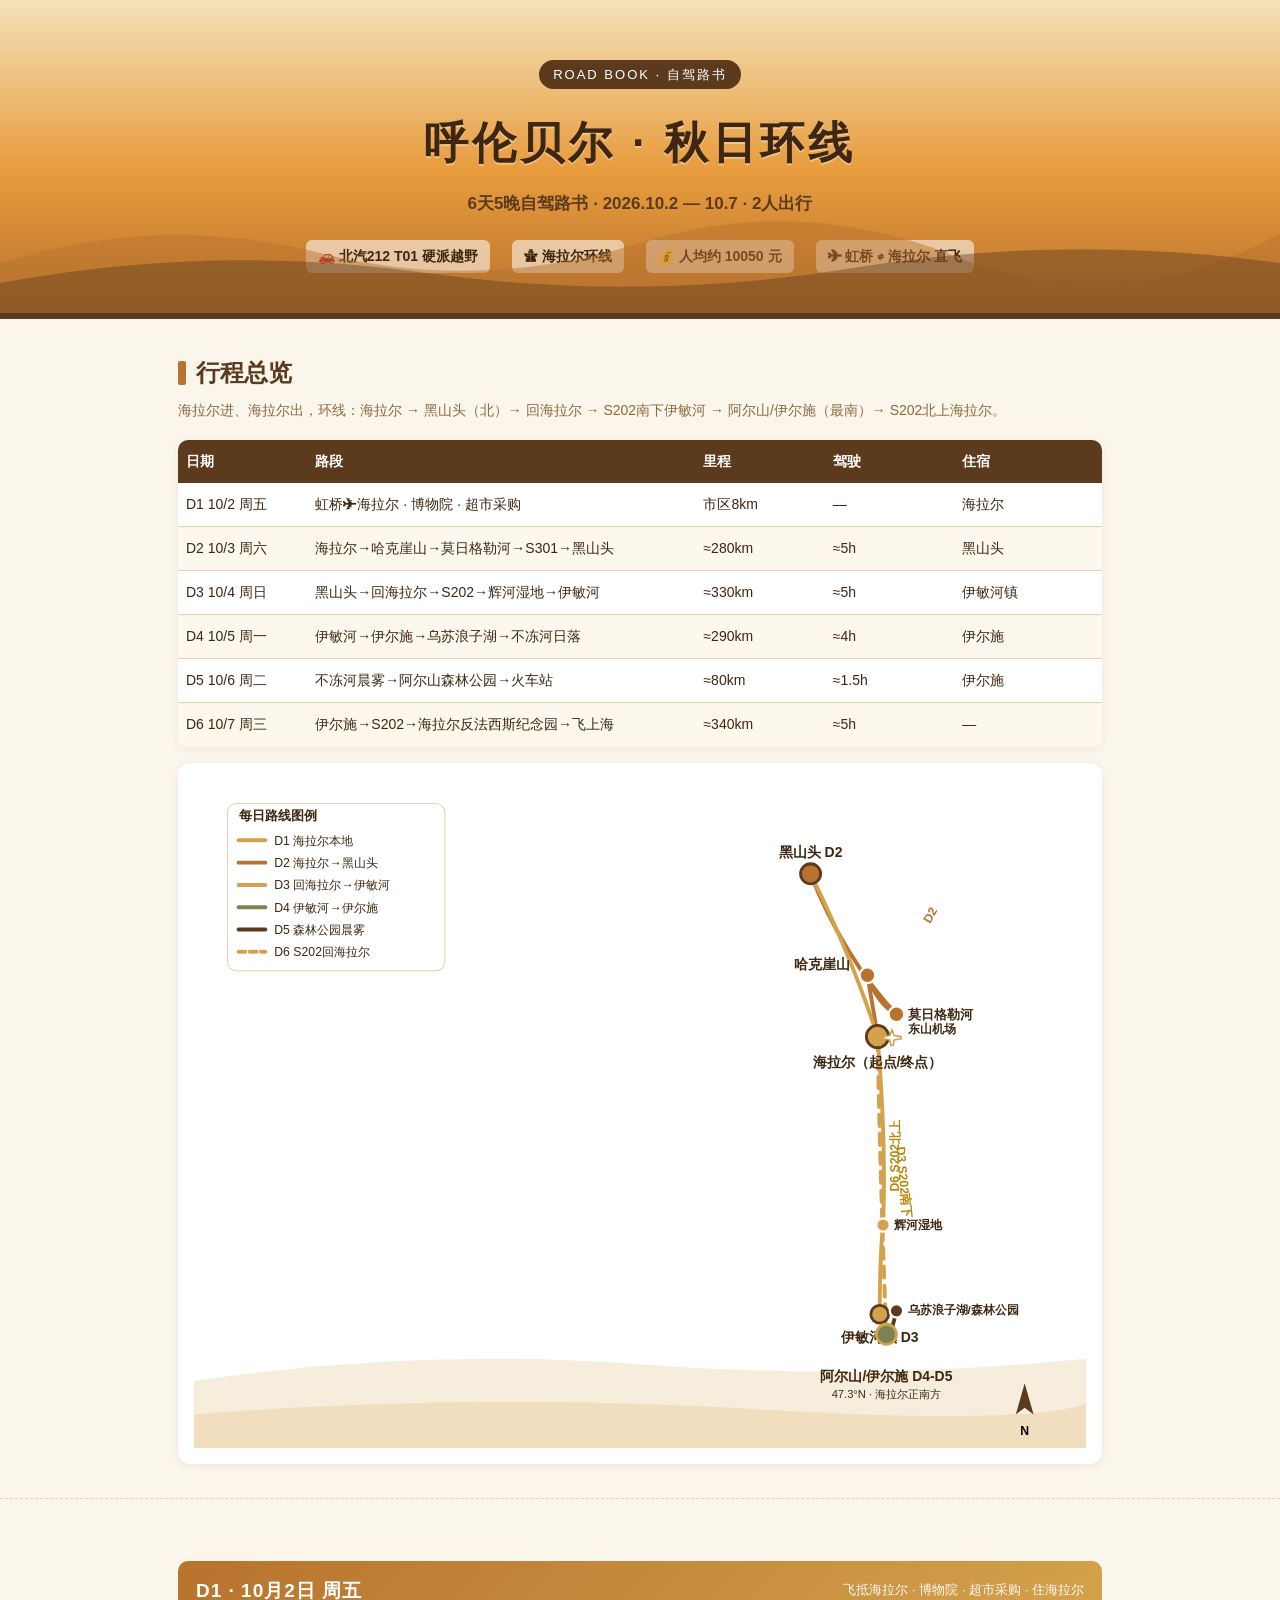
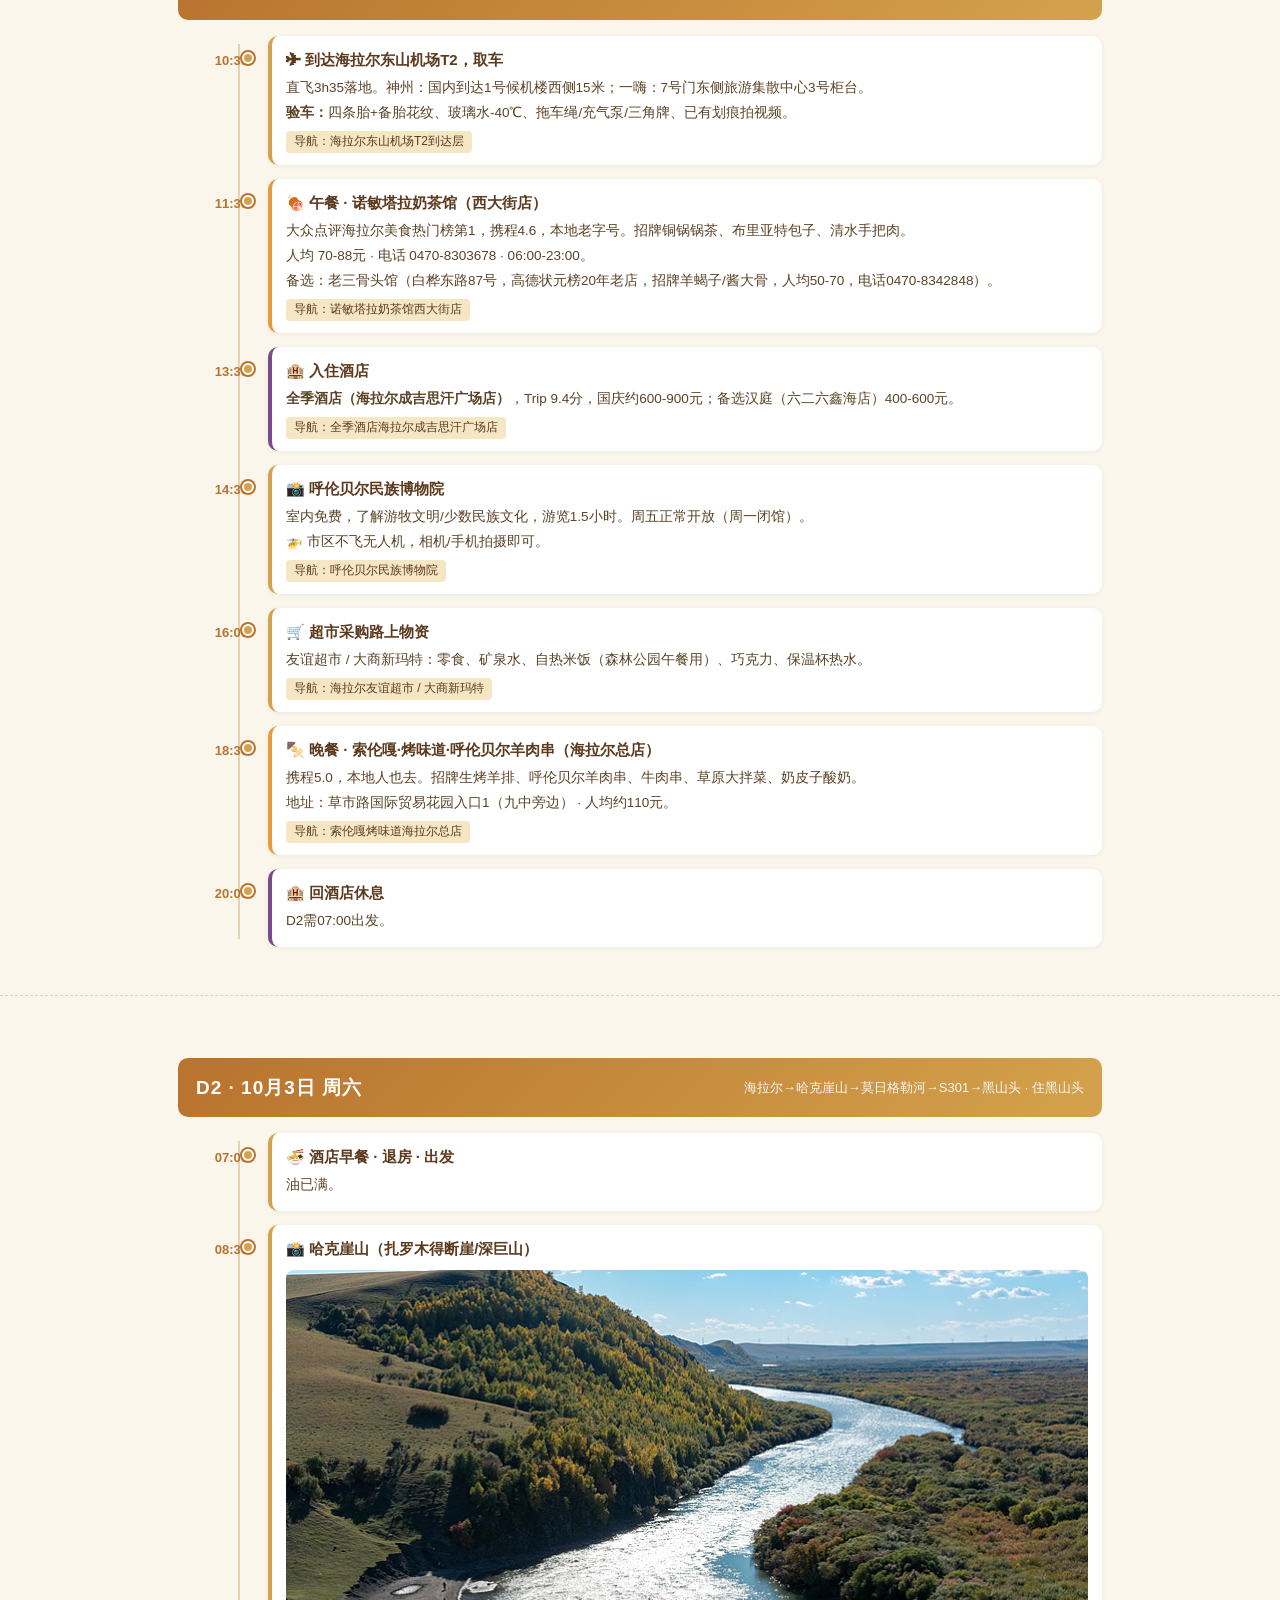
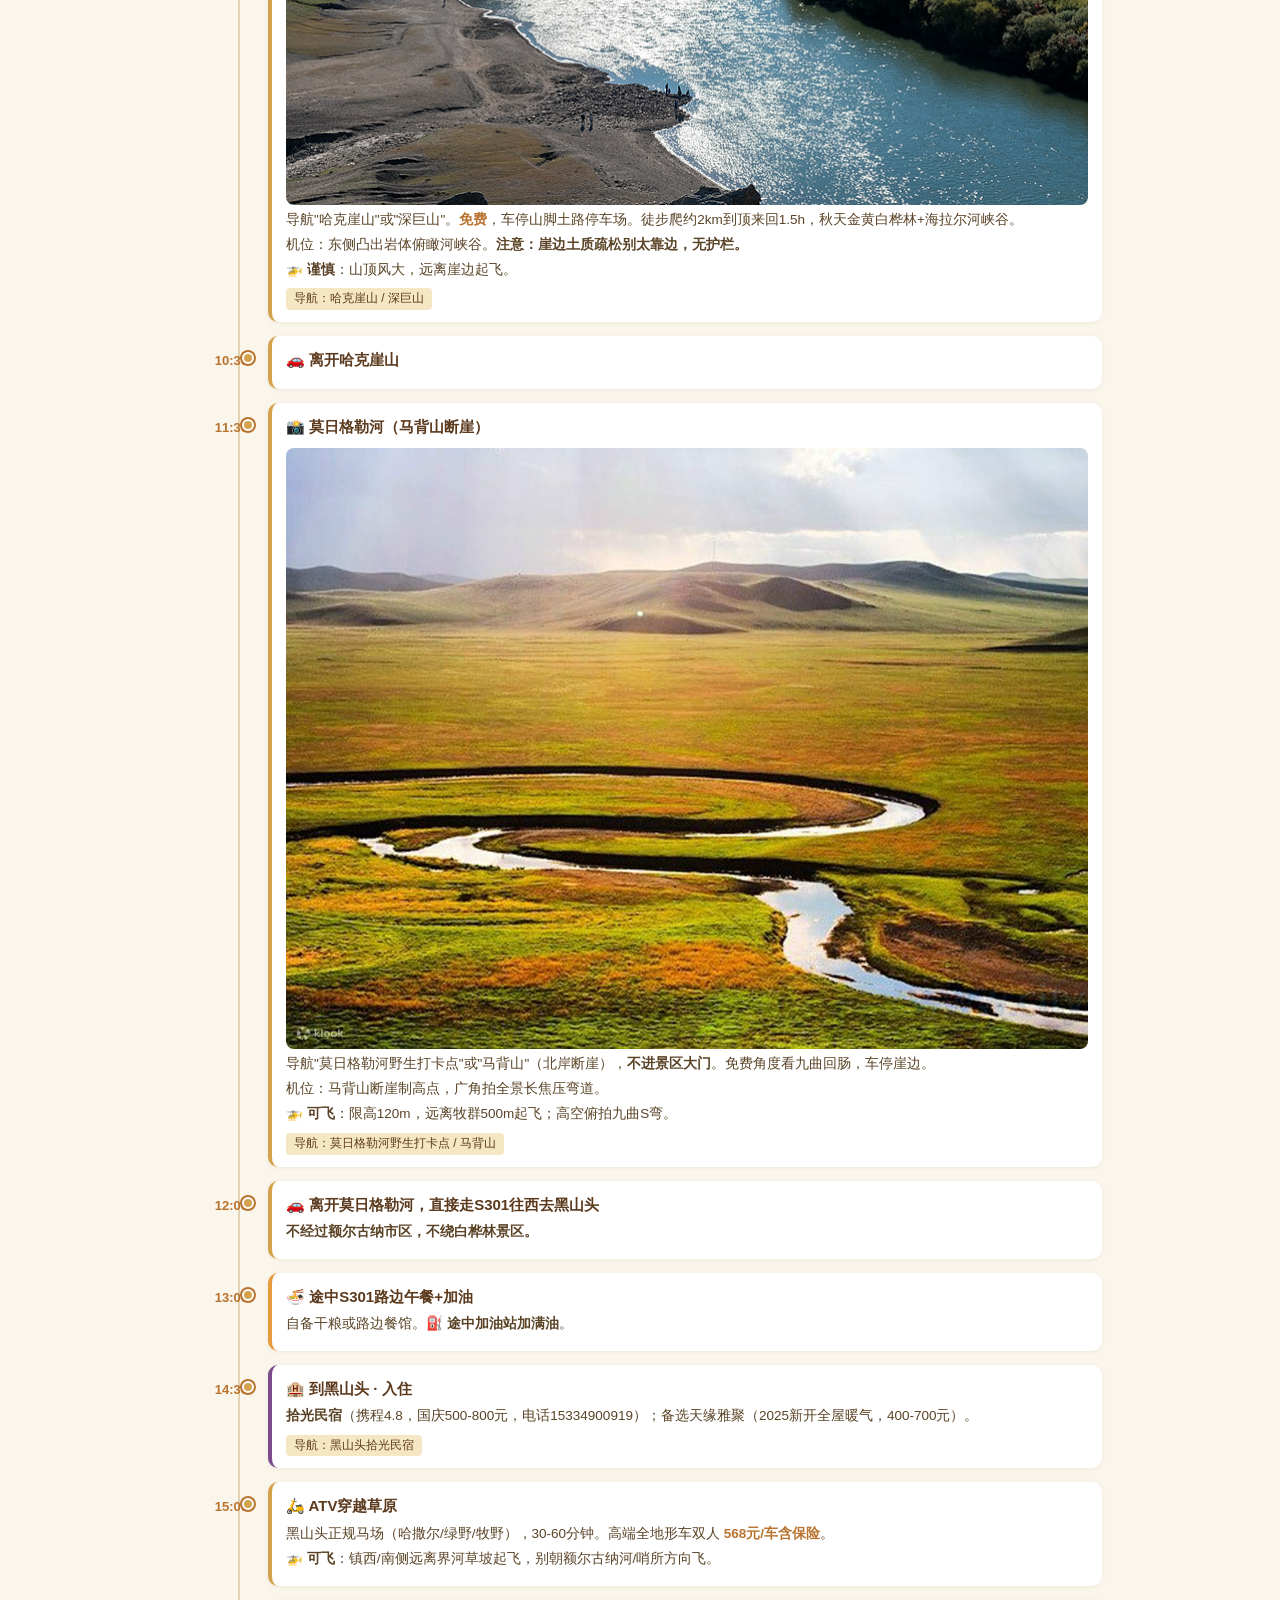
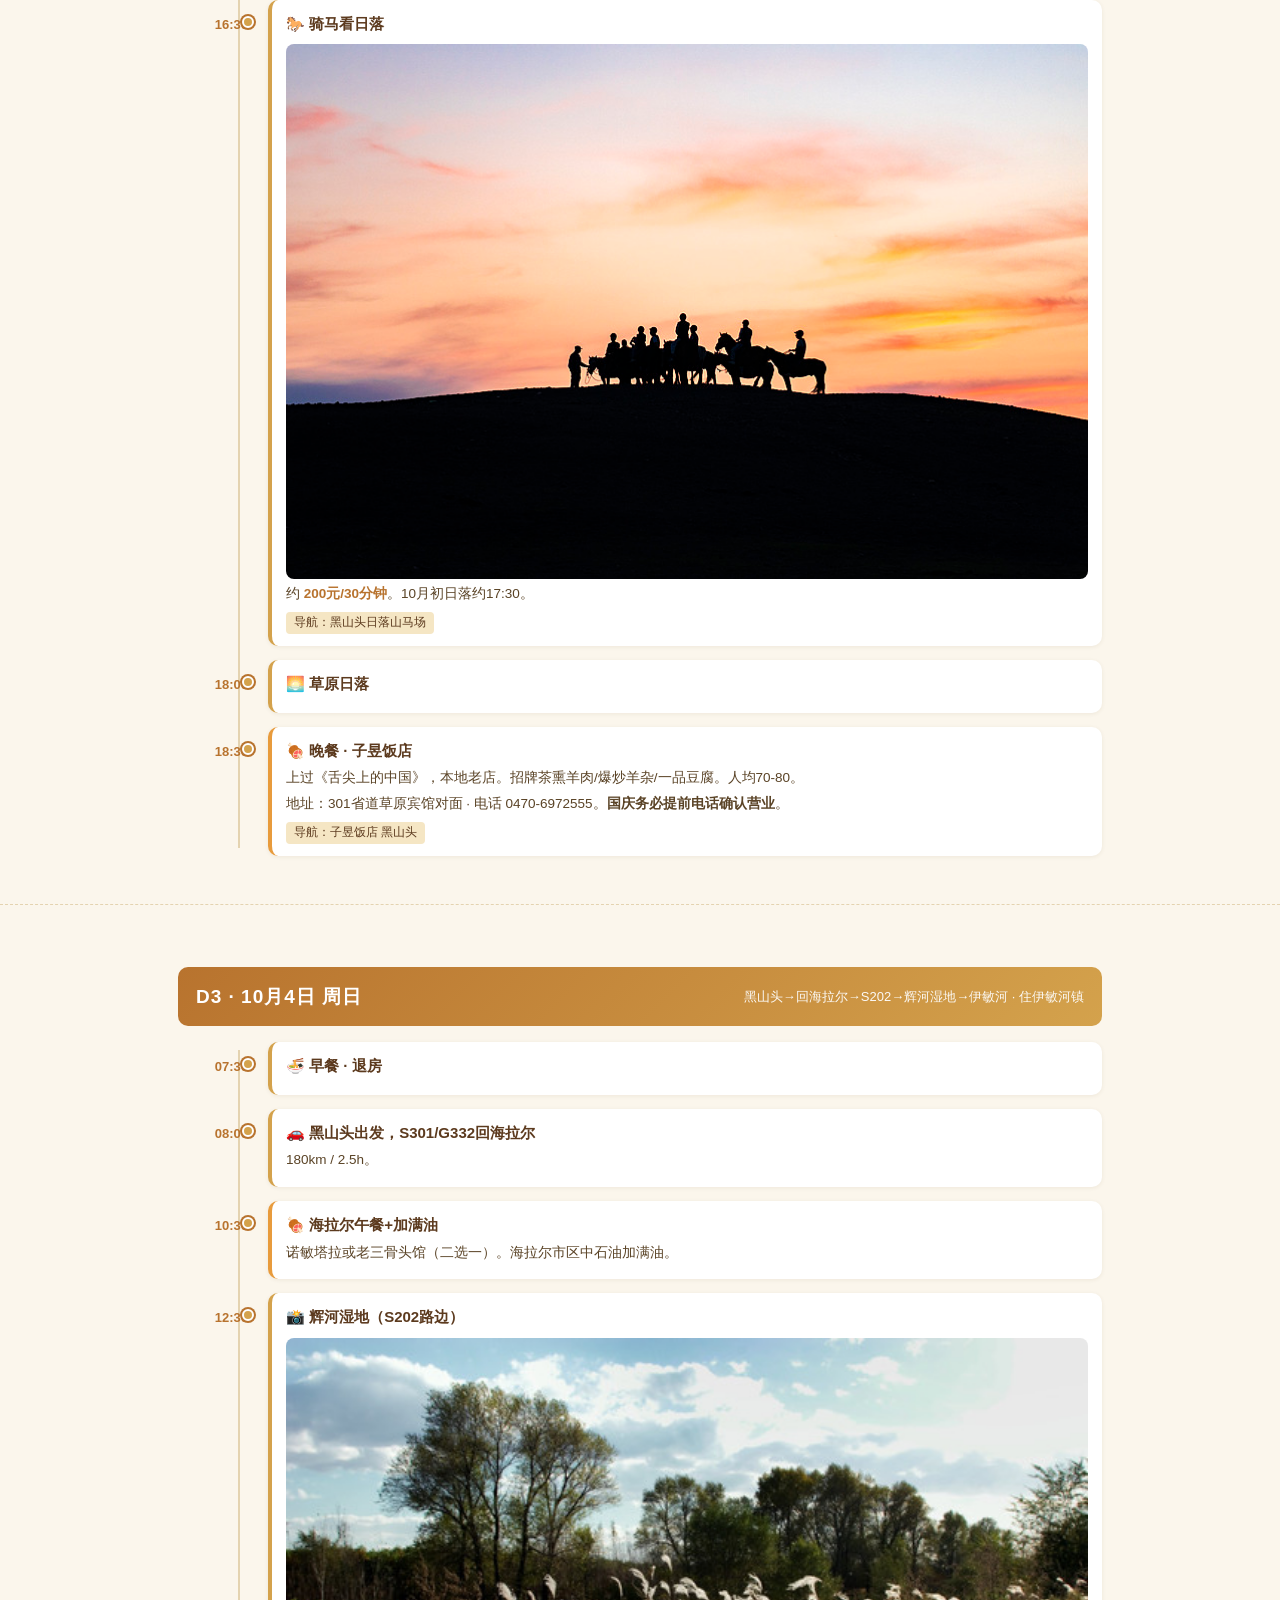
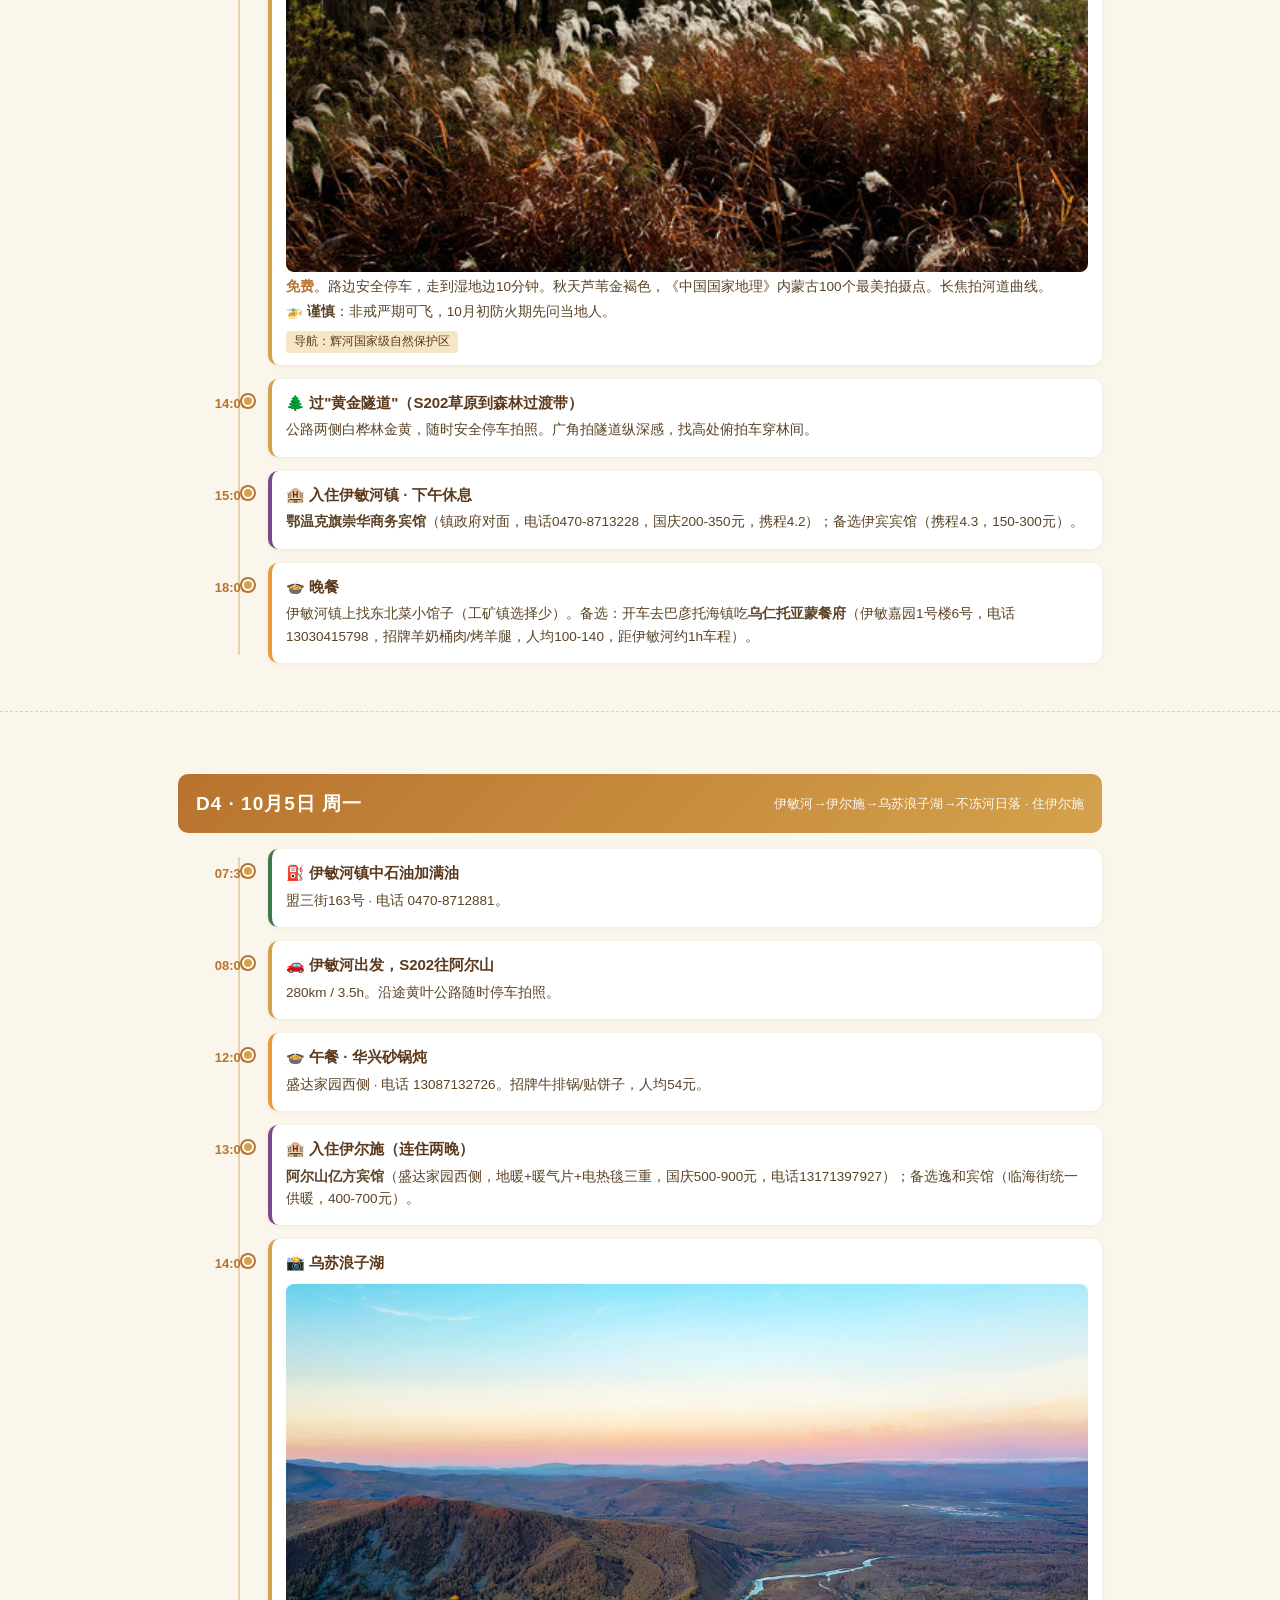
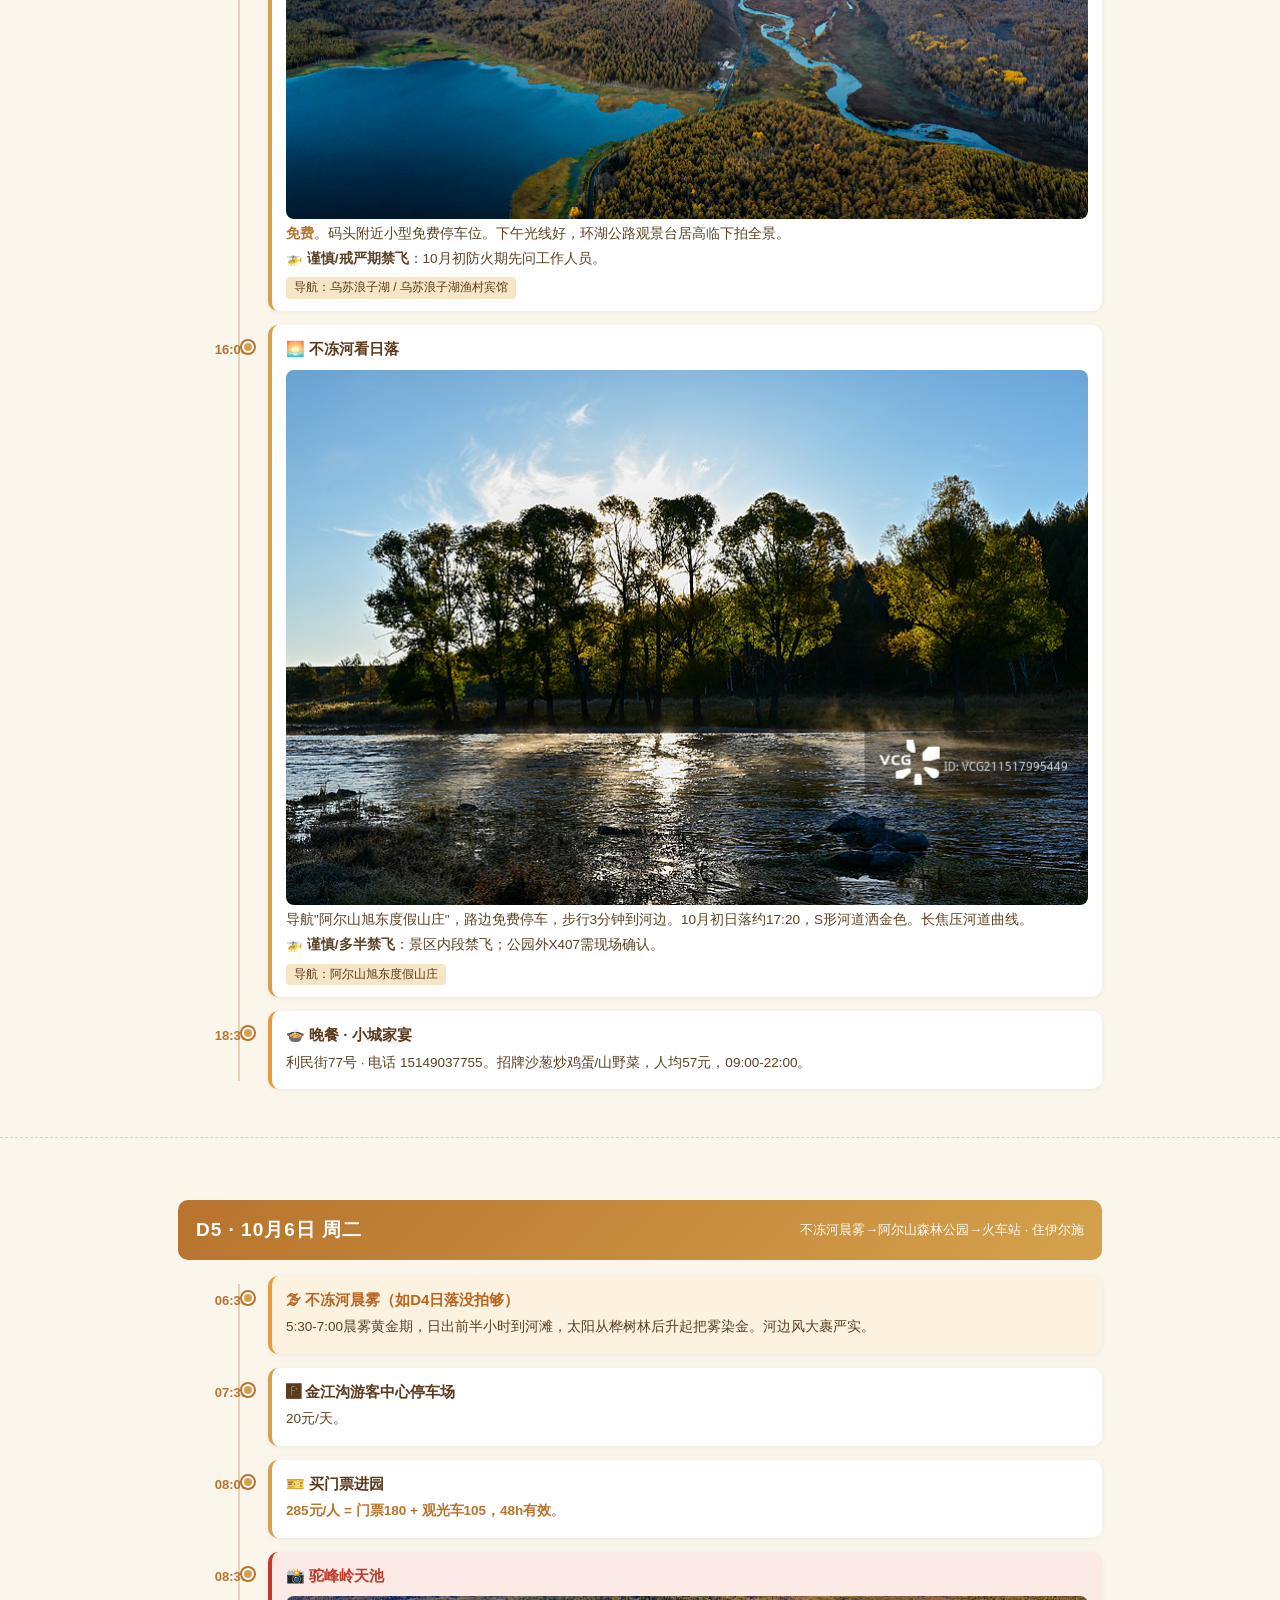
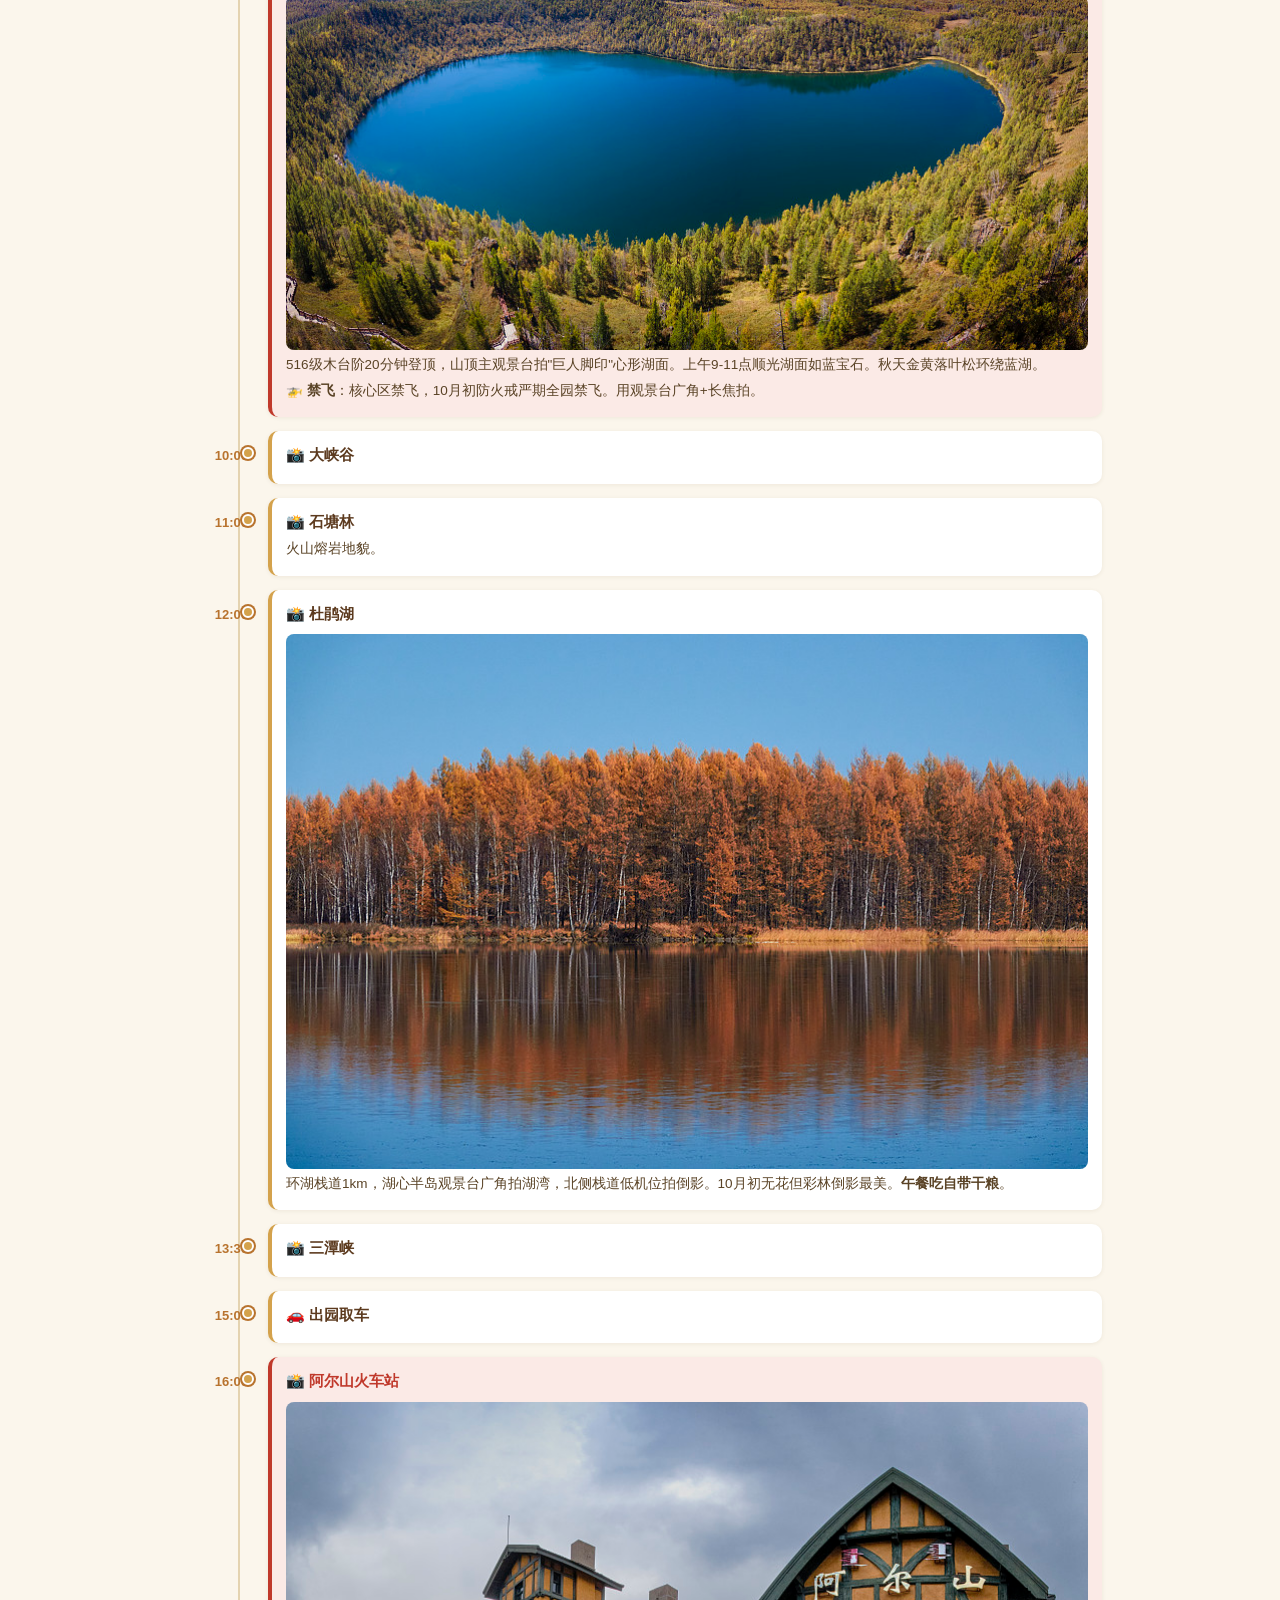
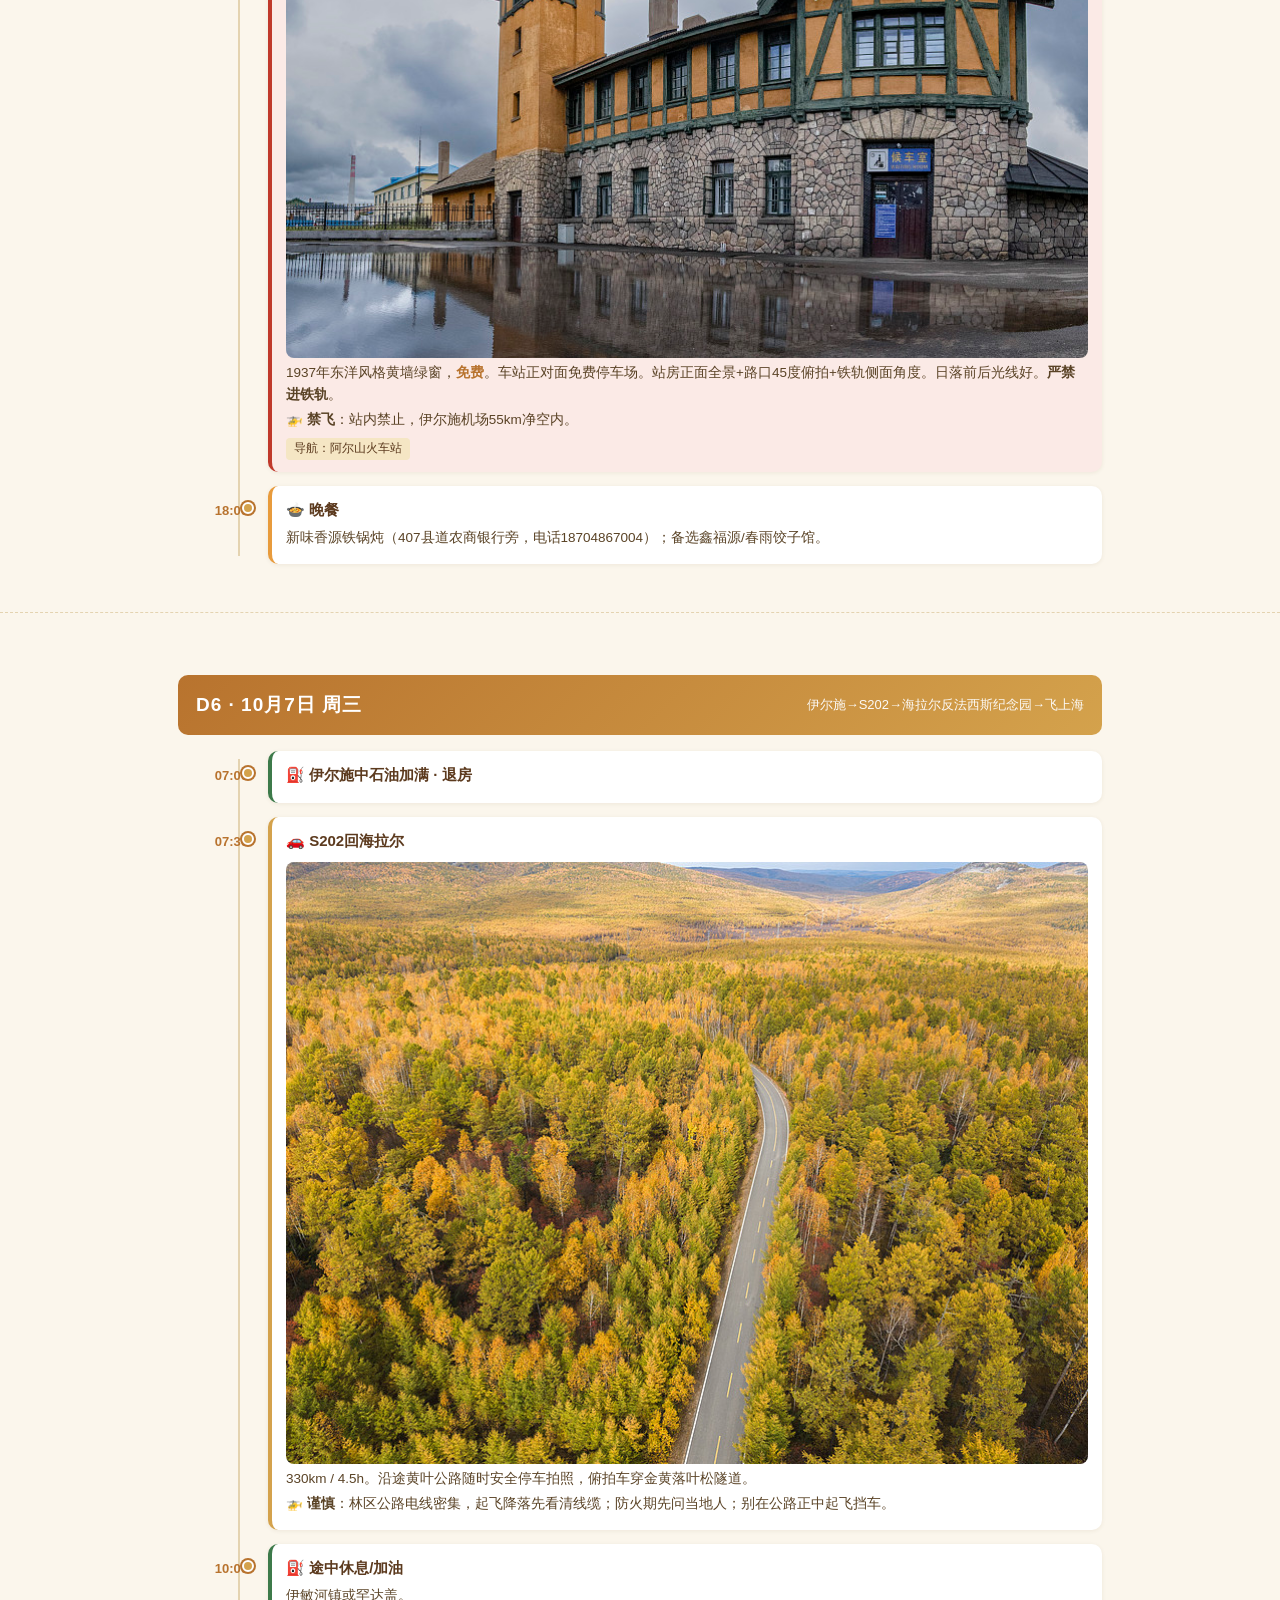
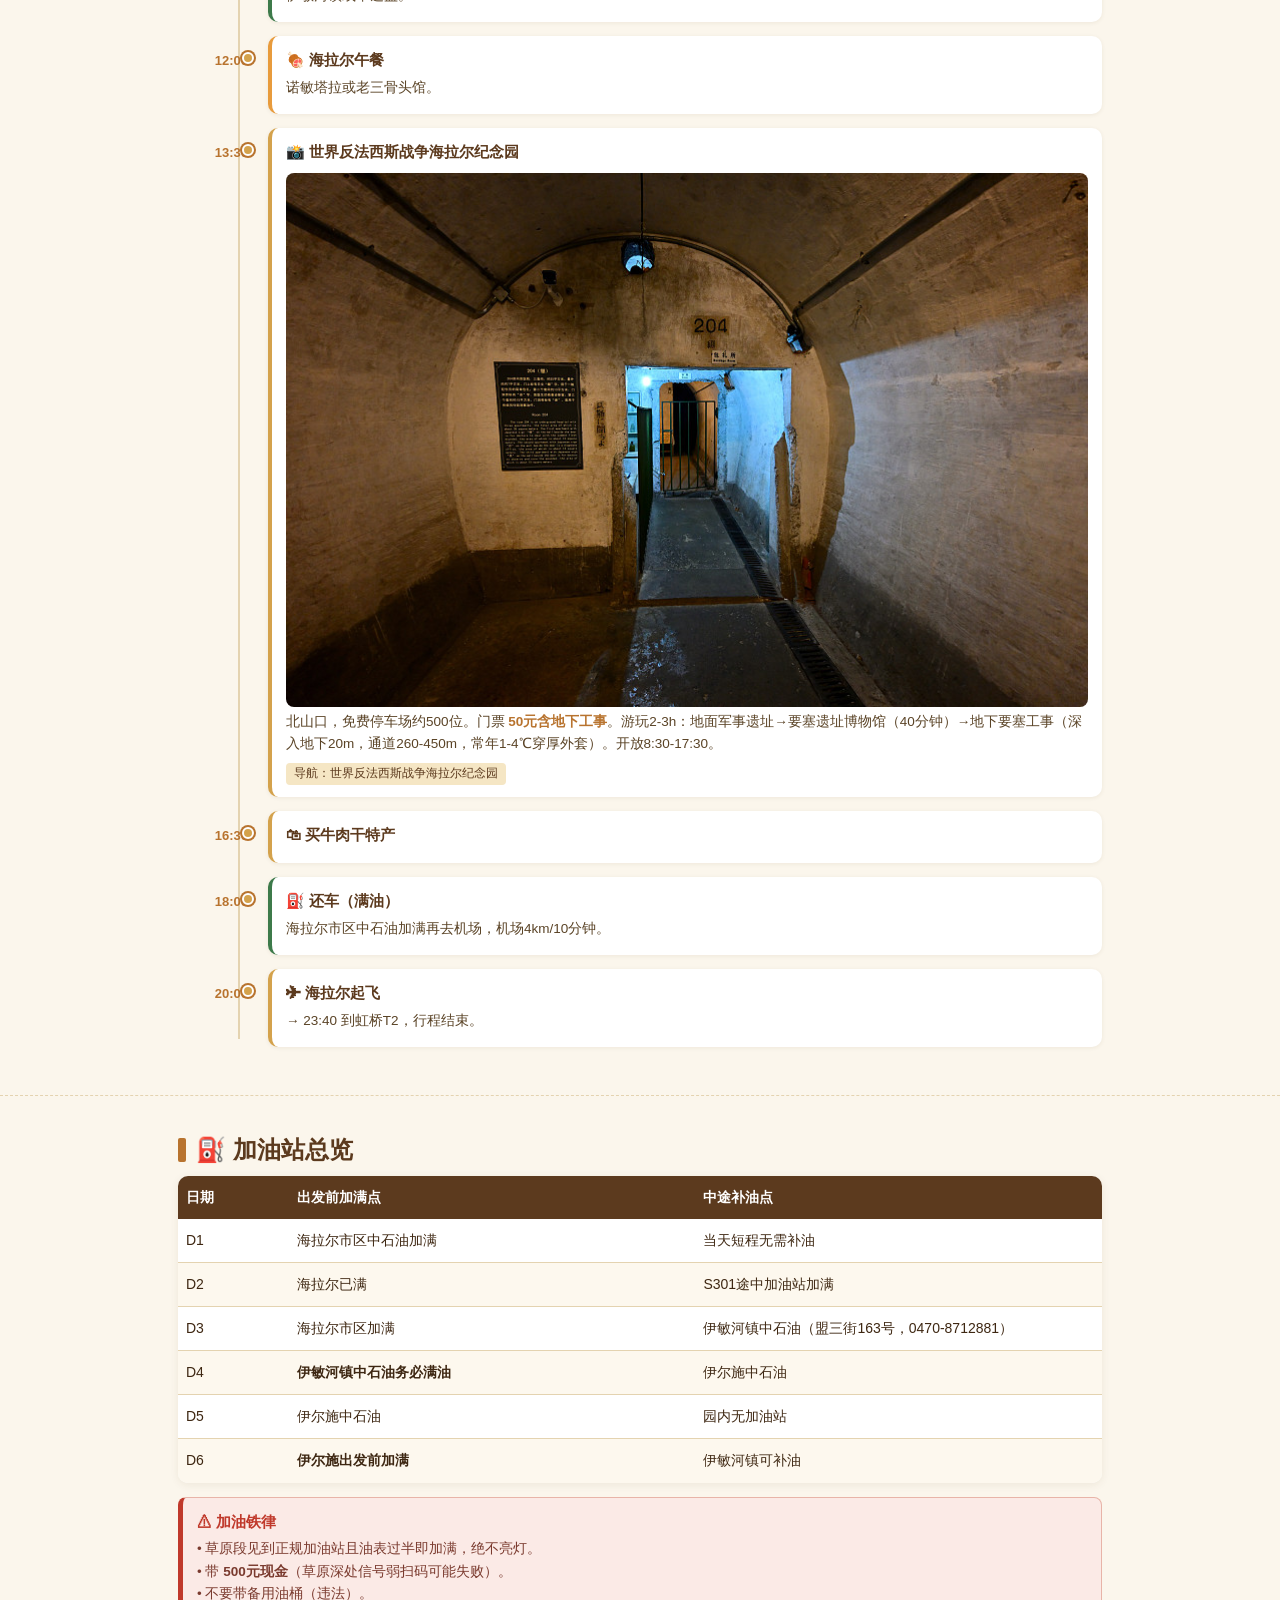
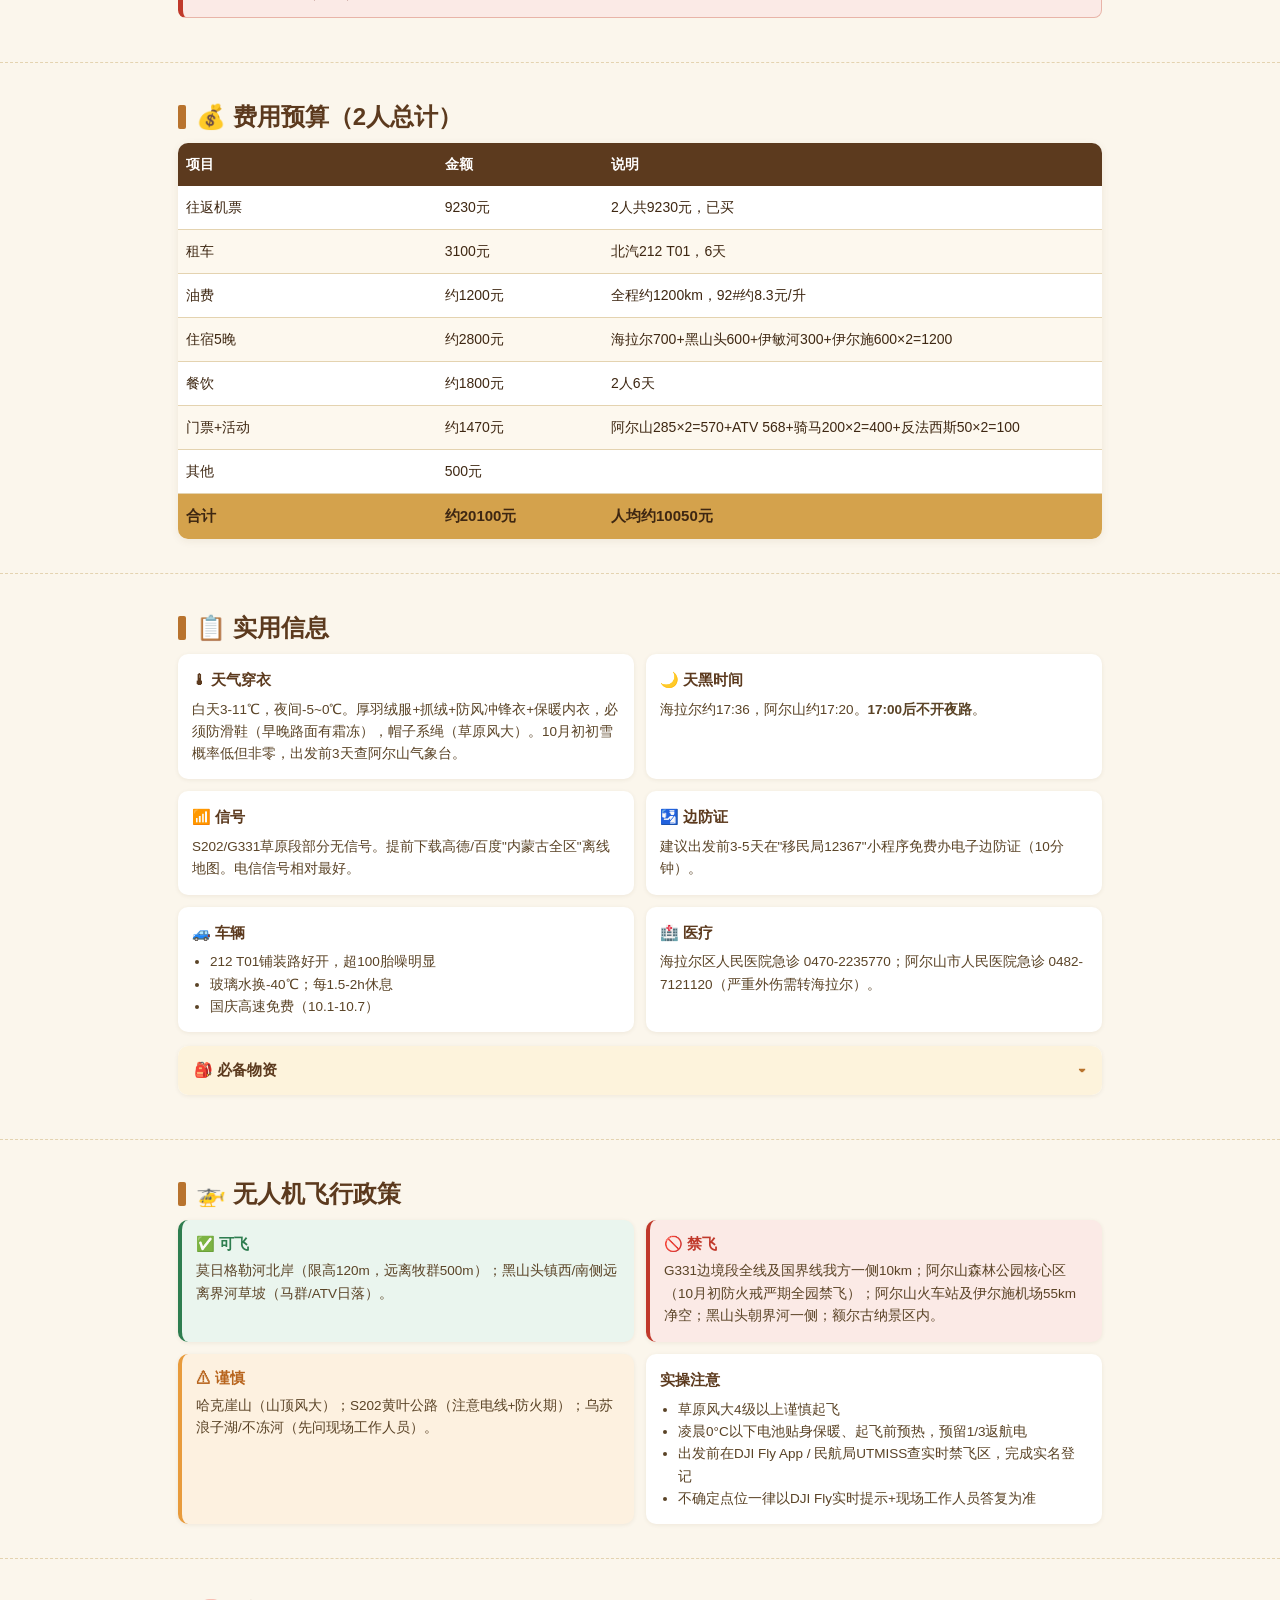
==== 101trip/index.html @ 4ee98737 "Add files via upload" ====
<!DOCTYPE html>
<html lang="zh-CN">
<head>
<meta charset="UTF-8">
<meta name="viewport" content="width=device-width, initial-scale=1.0">
<title>呼伦贝尔·秋日环线 · 6天5晚自驾路书</title>
<style>
  :root{
    --gold:#D4A24C; --amber:#B8732E; --brown:#5C3A1E;
    --cream:#FBF6EC; --orange:#E89B3C; --deep:#3E2712;
    --line:#E4D3B0; --warn:#C0392B; --warn-bg:#FBEAE6;
    --good:#2e7d4f;
  }
  *{box-sizing:border-box;margin:0;padding:0;}
  html{scroll-behavior:smooth;}
  body{
    font-family:-apple-system,BlinkMacSystemFont,"PingFang SC","Hiragino Sans GB","Microsoft YaHei",sans-serif;
    background:var(--cream); color:var(--deep); line-height:1.65; font-size:15px;
  }
  .wrap{max-width:960px;margin:0 auto;padding:0 18px;}
  .cover{
    position:relative;
    background:linear-gradient(180deg,#F3E2B8 0%,#E89B3C 55%,#B8732E 100%);
    color:var(--deep); padding:60px 24px 40px; overflow:hidden;
    border-bottom:6px solid var(--brown);
  }
  .cover svg{position:absolute;left:0;bottom:0;width:100%;height:140px;opacity:.85;}
  .cover-inner{position:relative;max-width:960px;margin:0 auto;text-align:center;}
  .cover .tag{display:inline-block;background:var(--brown);color:#fff;padding:4px 14px;border-radius:20px;font-size:13px;letter-spacing:2px;margin-bottom:18px;}
  .cover h1{font-size:44px;font-weight:900;letter-spacing:4px;margin-bottom:10px;color:var(--deep);text-shadow:0 2px 0 rgba(255,255,255,.35);}
  .cover .sub{font-size:17px;font-weight:600;color:var(--brown);}
  .cover .meta{margin-top:22px;display:flex;justify-content:center;flex-wrap:wrap;gap:10px 22px;font-size:14px;}
  .cover .meta span{background:rgba(255,255,255,.55);padding:5px 12px;border-radius:6px;font-weight:600;}

  section{padding:34px 0;}
  section + section{border-top:1px dashed var(--line);}
  h2.sec{font-size:24px;color:var(--brown);font-weight:800;margin-bottom:6px;display:flex;align-items:center;gap:10px;}
  h2.sec::before{content:"";display:inline-block;width:8px;height:24px;background:var(--amber);border-radius:2px;}
  .sec-desc{color:#8a6a3e;font-size:14px;margin-bottom:18px;}
  h3.sub{color:var(--brown);font-size:17px;margin:18px 0 10px;}

  table{width:100%;border-collapse:collapse;background:#fff;border-radius:10px;overflow:hidden;box-shadow:0 2px 8px rgba(92,58,30,.08);}
  thead th{background:var(--brown);color:#fff;padding:10px 8px;font-size:14px;text-align:left;font-weight:600;}
  tbody td{padding:10px 8px;border-bottom:1px solid var(--line);font-size:14px;vertical-align:top;}
  tbody tr:nth-child(even){background:#FDF8EE;}
  tbody tr:last-child td{border-bottom:none;}
  .total-row td{background:var(--gold)!important;font-weight:800;color:var(--deep);font-size:15px;}

  .route-box{background:#fff;border-radius:12px;padding:16px;box-shadow:0 2px 8px rgba(92,58,30,.08);margin-top:16px;}
  .route-box svg{width:100%;height:auto;display:block;}

  .day-head{
    background:linear-gradient(135deg,var(--amber),var(--gold));
    color:#fff;padding:14px 18px;border-radius:10px;margin:28px 0 16px;
    display:flex;justify-content:space-between;align-items:center;flex-wrap:wrap;gap:8px;
  }
  .day-head .d-title{font-size:19px;font-weight:800;letter-spacing:1px;}
  .day-head .d-route{font-size:13px;opacity:.95;}

  .tl{position:relative;padding-left:90px;}
  .tl::before{content:"";position:absolute;left:60px;top:8px;bottom:8px;width:2px;background:var(--line);}
  .tl-item{position:relative;margin-bottom:14px;}
  .tl-time{position:absolute;left:-90px;top:14px;width:70px;text-align:right;font-weight:700;color:var(--amber);font-size:13px;}
  .tl-dot{position:absolute;left:-26px;top:16px;width:12px;height:12px;border-radius:50%;background:var(--gold);border:2px solid #fff;box-shadow:0 0 0 2px var(--amber);}

  .card{
    background:#fff;border-radius:10px;padding:12px 14px;
    box-shadow:0 1px 4px rgba(92,58,30,.08);border-left:4px solid var(--gold);
  }
  .card h4{font-size:15px;color:var(--brown);margin-bottom:4px;}
  .card p{font-size:13.5px;color:#5a4326;margin-bottom:3px;}
  .card .kw{display:inline-block;background:#F5E6C4;color:var(--brown);padding:1px 8px;border-radius:4px;font-size:12px;margin-top:4px;margin-right:4px;}
  .card .fee{color:var(--amber);font-weight:700;}
  .card.warn{border-left-color:var(--warn);background:var(--warn-bg);}
  .card.warn h4{color:var(--warn);}
  .card.eat{border-left-color:var(--orange);}
  .card.gas{border-left-color:#3d7a4a;}
  .card.stay{border-left-color:#7a4a8a;}
  .card.good{border-left-color:var(--good);background:#EAF5EE;}
  .card.good h4{color:var(--good);}
  .card.cau{border-left-color:var(--orange);background:#FDF1E0;}
  .card.cau h4{color:#B8651E;}

  .card img{width:100%;border-radius:8px;margin:8px 0 4px;display:block;}
  .card .cap{font-size:12px;color:#9a7a4e;margin-top:2px;}

  .grid{display:grid;grid-template-columns:repeat(2,1fr);gap:12px;}
  .info-card{background:#fff;border-radius:10px;padding:14px;box-shadow:0 1px 4px rgba(92,58,30,.08);}
  .info-card h4{color:var(--brown);font-size:15px;margin-bottom:6px;}
  .info-card p,.info-card li{font-size:13.5px;color:#5a4326;}
  .info-card ul{padding-left:18px;}

  .warn-card{background:var(--warn-bg);border:1px solid #E8B4A8;border-left:5px solid var(--warn);border-radius:8px;padding:12px 14px;margin-bottom:10px;}
  .warn-card h4{color:var(--warn);font-size:15px;margin-bottom:4px;}
  .warn-card p{font-size:13.5px;color:#7a3a2e;}

  details{background:#fff;border-radius:10px;margin-bottom:10px;box-shadow:0 1px 4px rgba(92,58,30,.08);overflow:hidden;}
  summary{cursor:pointer;padding:12px 16px;font-weight:700;color:var(--brown);background:#FDF3DC;list-style:none;display:flex;justify-content:space-between;align-items:center;}
  summary::after{content:"▾";color:var(--amber);}
  details[open] summary::after{content:"▴";}
  details .body{padding:12px 16px;font-size:13.5px;color:#5a4326;}

  footer{text-align:center;padding:24px;font-size:12px;color:#9a7a4e;border-top:1px solid var(--line);margin-top:20px;}

  @media (max-width:480px){
    body{font-size:14px;}
    .cover{padding:40px 16px 30px;}
    .cover h1{font-size:30px;letter-spacing:2px;}
    .cover .sub{font-size:14px;}
    .tl{padding-left:64px;}
    .tl::before{left:38px;}
    .tl-time{left:-64px;width:56px;font-size:11px;}
    .tl-dot{left:-16px;width:10px;height:10px;}
    .grid{grid-template-columns:1fr;}
    table{font-size:13px;}
    thead th,tbody td{padding:8px 5px;}
    .day-head{flex-direction:column;align-items:flex-start;}
  }
</style>
</head>
<body>

<header class="cover">
  <div class="cover-inner">
    <span class="tag">ROAD BOOK · 自驾路书</span>
    <h1>呼伦贝尔 · 秋日环线</h1>
    <div class="sub">6天5晚自驾路书 · 2026.10.2 — 10.7 · 2人出行</div>
    <div class="meta">
      <span>🚗 北汽212 T01 硬派越野</span>
      <span>🛣 海拉尔环线</span>
      <span>💰 人均约 10050 元</span>
      <span>✈ 虹桥 ⇌ 海拉尔 直飞</span>
    </div>
  </div>
  <svg viewBox="0 0 1200 140" preserveAspectRatio="none">
    <path d="M0,90 Q150,40 300,80 T600,70 T900,85 T1200,60 L1200,140 L0,140 Z" fill="#B8732E" opacity=".55"/>
    <path d="M0,110 Q200,70 400,100 T800,95 T1200,90 L1200,140 L0,140 Z" fill="#5C3A1E" opacity=".5"/>
  </svg>
</header>

<section>
  <div class="wrap">
    <h2 class="sec">行程总览</h2>
    <p class="sec-desc">海拉尔进、海拉尔出，环线：海拉尔 → 黑山头（北）→ 回海拉尔 → S202南下伊敏河 → 阿尔山/伊尔施（最南）→ S202北上海拉尔。</p>
    <table>
      <colgroup><col style="width:14%"><col style="width:42%"><col style="width:14%"><col style="width:14%"><col style="width:16%"></colgroup>
      <thead><tr><th>日期</th><th>路段</th><th>里程</th><th>驾驶</th><th>住宿</th></tr></thead>
      <tbody>
        <tr><td>D1 10/2 周五</td><td>虹桥✈海拉尔 · 博物院 · 超市采购</td><td>市区8km</td><td>—</td><td>海拉尔</td></tr>
        <tr><td>D2 10/3 周六</td><td>海拉尔→哈克崖山→莫日格勒河→S301→黑山头</td><td>≈280km</td><td>≈5h</td><td>黑山头</td></tr>
        <tr><td>D3 10/4 周日</td><td>黑山头→回海拉尔→S202→辉河湿地→伊敏河</td><td>≈330km</td><td>≈5h</td><td>伊敏河镇</td></tr>
        <tr><td>D4 10/5 周一</td><td>伊敏河→伊尔施→乌苏浪子湖→不冻河日落</td><td>≈290km</td><td>≈4h</td><td>伊尔施</td></tr>
        <tr><td>D5 10/6 周二</td><td>不冻河晨雾→阿尔山森林公园→火车站</td><td>≈80km</td><td>≈1.5h</td><td>伊尔施</td></tr>
        <tr><td>D6 10/7 周三</td><td>伊尔施→S202→海拉尔反法西斯纪念园→飞上海</td><td>≈340km</td><td>≈5h</td><td>—</td></tr>
      </tbody>
    </table>

    <div class="route-box">
      <svg viewBox="0 0 800 600" xmlns="http://www.w3.org/2000/svg" font-family="sans-serif">
        <path d="M0,540 Q200,510 400,525 T800,520 L800,600 L0,600 Z" fill="#E8D3A8" opacity=".4"/>
        <path d="M0,570 Q250,550 500,565 T800,560 L800,600 L0,600 Z" fill="#D4A24C" opacity=".2"/>

        <path d="M613,231 C618,232 622,233 626,232" fill="none" stroke="#D4A24C" stroke-width="3.5" stroke-linecap="round"/>
        <path d="M613,231 C610,210 607,195 604,176 C608,190 618,205 630,211 C600,180 570,130 553,85"
              fill="none" stroke="#B8732E" stroke-width="3.5" stroke-linecap="round"/>
        <path d="M553,85 C580,140 600,190 613,231 C618,290 620,350 618,400 C615,430 615,460 615,480"
              fill="none" stroke="#D4A24C" stroke-width="3.5" stroke-linecap="round"/>
        <path d="M615,480 C620,490 621,495 621,498"
              fill="none" stroke="#7A8450" stroke-width="3.5" stroke-linecap="round"/>
        <path d="M621,498 C624,500 627,490 630,477"
              fill="none" stroke="#5C3A1E" stroke-width="3.5" stroke-linecap="round"/>
        <path d="M621,498 C618,430 615,330 613,231"
              fill="none" stroke="#D4A24C" stroke-width="3.5" stroke-linecap="round" stroke-dasharray="10,7"/>

        <g font-size="12.5" font-weight="700" fill="#3E2712">
          <circle cx="613" cy="231" r="10" fill="#D4A24C" stroke="#5C3A1E" stroke-width="2.5"/>
          <text x="613" y="258" text-anchor="middle">海拉尔（起点/终点）</text>
          <g transform="translate(626,232)">
            <path d="M0,-7 L2,-2 L8,-1 L8,1 L2,2 L1,7 L-1,7 L-2,2 L-8,1 L-8,-1 L-2,-2 Z" fill="#fff" stroke="#D4A24C" stroke-width="1.5"/>
          </g>
          <text x="640" y="228" font-size="10.5" font-weight="600">东山机场</text>
          <circle cx="604" cy="176" r="7" fill="#B8732E" stroke="#fff" stroke-width="2"/>
          <text x="588" y="170" text-anchor="end">哈克崖山</text>
          <circle cx="630" cy="211" r="7" fill="#B8732E" stroke="#fff" stroke-width="2"/>
          <text x="640" y="215" font-size="11.5">莫日格勒河</text>
          
          <circle cx="553" cy="85" r="9" fill="#B8732E" stroke="#5C3A1E" stroke-width="2.5"/>
          <text x="553" y="70" text-anchor="middle">黑山头 D2</text>
          <circle cx="618" cy="400" r="6" fill="#D4A24C" stroke="#fff" stroke-width="2"/>
          <text x="628" y="404" font-size="11">辉河湿地</text>
          <circle cx="615" cy="480" r="8" fill="#D4A24C" stroke="#5C3A1E" stroke-width="2.5"/>
          <text x="615" y="505" text-anchor="middle">伊敏河镇 D3</text>
          <circle cx="621" cy="498" r="9" fill="#7A8450" stroke="#D4A24C" stroke-width="2.5"/>
          <text x="621" y="540" text-anchor="middle">阿尔山/伊尔施 D4-D5</text>
          <text x="621" y="555" text-anchor="middle" font-size="10" font-weight="400">47.3°N · 海拉尔正南方</text>
          <circle cx="630" cy="477" r="6" fill="#5C3A1E" stroke="#fff" stroke-width="2"/>
          <text x="640" y="480" font-size="10.5">乌苏浪子湖/森林公园</text>
        </g>

        <g font-size="11" font-weight="800">
          <text x="660" y="130" fill="#B8732E" transform="rotate(-60 660 130)">D2</text>
          <text x="630" y="330" fill="#B8860B" transform="rotate(85 630 330)">D3 S202南下</text>
          <text x="632" y="370" fill="#B8860B" transform="rotate(-90 632 370)">D6 S202北上</text>
        </g>

        <g font-size="11" fill="#3E2712" transform="translate(40,40)">
          <rect x="-10" y="-18" width="195" height="150" rx="8" fill="#fff" stroke="#E4D3B0" opacity=".94"/>
          <text x="0" y="-3" font-weight="800" font-size="12">每日路线图例</text>
          <line x1="0" y1="15" x2="24" y2="15" stroke="#D4A24C" stroke-width="3.5" stroke-linecap="round"/>
          <text x="32" y="19">D1 海拉尔本地</text>
          <line x1="0" y1="35" x2="24" y2="35" stroke="#B8732E" stroke-width="3.5" stroke-linecap="round"/>
          <text x="32" y="39">D2 海拉尔→黑山头</text>
          <line x1="0" y1="55" x2="24" y2="55" stroke="#D4A24C" stroke-width="3.5" stroke-linecap="round"/>
          <text x="32" y="59">D3 回海拉尔→伊敏河</text>
          <line x1="0" y1="75" x2="24" y2="75" stroke="#7A8450" stroke-width="3.5" stroke-linecap="round"/>
          <text x="32" y="79">D4 伊敏河→伊尔施</text>
          <line x1="0" y1="95" x2="24" y2="95" stroke="#5C3A1E" stroke-width="3.5" stroke-linecap="round"/>
          <text x="32" y="99">D5 森林公园晨雾</text>
          <line x1="0" y1="115" x2="24" y2="115" stroke="#D4A24C" stroke-width="3.5" stroke-linecap="round" stroke-dasharray="6,4"/>
          <text x="32" y="119">D6 S202回海拉尔</text>
        </g>
        <g transform="translate(745,560)">
          <path d="M0,-18 L8,10 L0,4 L-8,10 Z" fill="#5C3A1E"/>
          <text x="0" y="28" text-anchor="middle" font-size="11" font-weight="700">N</text>
        </g>
      </svg>
    </div>
  </div>
</section>

<!-- ============ D1 ============ -->
<section><div class="wrap">
  <div class="day-head"><div class="d-title">D1 · 10月2日 周五</div><div class="d-route">飞抵海拉尔 · 博物院 · 超市采购 · 住海拉尔</div></div>
  <div class="tl">
    <div class="tl-item"><div class="tl-time">10:30</div><div class="tl-dot"></div>
      <div class="card"><h4>✈ 到达海拉尔东山机场T2，取车</h4>
        <p>直飞3h35落地。神州：国内到达1号候机楼西侧15米；一嗨：7号门东侧旅游集散中心3号柜台。</p>
        <p><b>验车：</b>四条胎+备胎花纹、玻璃水-40℃、拖车绳/充气泵/三角牌、已有划痕拍视频。</p>
        <span class="kw">导航：海拉尔东山机场T2到达层</span></div></div>
    <div class="tl-item"><div class="tl-time">11:30</div><div class="tl-dot"></div>
      <div class="card eat"><h4>🍖 午餐 · 诺敏塔拉奶茶馆（西大街店）</h4>
        <p>大众点评海拉尔美食热门榜第1，携程4.6，本地老字号。招牌铜锅锅茶、布里亚特包子、清水手把肉。</p>
        <p>人均 70-88元 · 电话 0470-8303678 · 06:00-23:00。</p>
        <p>备选：老三骨头馆（白桦东路87号，高德状元榜20年老店，招牌羊蝎子/酱大骨，人均50-70，电话0470-8342848）。</p>
        <span class="kw">导航：诺敏塔拉奶茶馆西大街店</span></div></div>
    <div class="tl-item"><div class="tl-time">13:30</div><div class="tl-dot"></div>
      <div class="card stay"><h4>🏨 入住酒店</h4>
        <p><b>全季酒店（海拉尔成吉思汗广场店）</b>，Trip 9.4分，国庆约600-900元；备选汉庭（六二六鑫海店）400-600元。</p>
        <span class="kw">导航：全季酒店海拉尔成吉思汗广场店</span></div></div>
    <div class="tl-item"><div class="tl-time">14:30</div><div class="tl-dot"></div>
      <div class="card"><h4>📸 呼伦贝尔民族博物院</h4>
        <p>室内免费，了解游牧文明/少数民族文化，游览1.5小时。周五正常开放（周一闭馆）。</p>
        <p>🚁 市区不飞无人机，相机/手机拍摄即可。</p>
        <span class="kw">导航：呼伦贝尔民族博物院</span></div></div>
    <div class="tl-item"><div class="tl-time">16:00</div><div class="tl-dot"></div>
      <div class="card"><h4>🛒 超市采购路上物资</h4>
        <p>友谊超市 / 大商新玛特：零食、矿泉水、自热米饭（森林公园午餐用）、巧克力、保温杯热水。</p>
        <span class="kw">导航：海拉尔友谊超市 / 大商新玛特</span></div></div>
    <div class="tl-item"><div class="tl-time">18:30</div><div class="tl-dot"></div>
      <div class="card eat"><h4>🍢 晚餐 · 索伦嘎·烤味道·呼伦贝尔羊肉串（海拉尔总店）</h4>
        <p>携程5.0，本地人也去。招牌生烤羊排、呼伦贝尔羊肉串、牛肉串、草原大拌菜、奶皮子酸奶。</p>
        <p>地址：草市路国际贸易花园入口1（九中旁边） · 人均约110元。</p>
        <span class="kw">导航：索伦嘎烤味道海拉尔总店</span></div></div>
    <div class="tl-item"><div class="tl-time">20:00</div><div class="tl-dot"></div>
      <div class="card stay"><h4>🏨 回酒店休息</h4><p>D2需07:00出发。</p></div></div>
  </div>
</div></section>

<!-- ============ D2 ============ -->
<section><div class="wrap">
  <div class="day-head"><div class="d-title">D2 · 10月3日 周六</div><div class="d-route">海拉尔→哈克崖山→莫日格勒河→S301→黑山头 · 住黑山头</div></div>
  <div class="tl">
    <div class="tl-item"><div class="tl-time">07:00</div><div class="tl-dot"></div>
      <div class="card"><h4>🍜 酒店早餐 · 退房 · 出发</h4><p>油已满。</p></div></div>
    <div class="tl-item"><div class="tl-time">08:30</div><div class="tl-dot"></div>
      <div class="card"><h4>📸 哈克崖山（扎罗木得断崖/深巨山）</h4>
        <img src="[data-uri]" alt="哈克崖山">
        <p>导航"哈克崖山"或"深巨山"。<span class="fee">免费</span>，车停山脚土路停车场。徒步爬约2km到顶来回1.5h，秋天金黄白桦林+海拉尔河峡谷。</p>
        <p>机位：东侧凸出岩体俯瞰河峡谷。<b>注意：崖边土质疏松别太靠边，无护栏。</b></p>
        <p>🚁 <b>谨慎</b>：山顶风大，远离崖边起飞。</p>
        <span class="kw">导航：哈克崖山 / 深巨山</span></div></div>
    <div class="tl-item"><div class="tl-time">10:30</div><div class="tl-dot"></div>
      <div class="card"><h4>🚗 离开哈克崖山</h4></div></div>
    <div class="tl-item"><div class="tl-time">11:30</div><div class="tl-dot"></div>
      <div class="card"><h4>📸 莫日格勒河（马背山断崖）</h4>
        <img src="[data-uri]" alt="莫日格勒河">
        <p>导航"莫日格勒河野生打卡点"或"马背山"（北岸断崖），<b>不进景区大门</b>。免费角度看九曲回肠，车停崖边。</p>
        <p>机位：马背山断崖制高点，广角拍全景长焦压弯道。</p>
        <p>🚁 <b>可飞</b>：限高120m，远离牧群500m起飞；高空俯拍九曲S弯。</p>
        <span class="kw">导航：莫日格勒河野生打卡点 / 马背山</span></div></div>
    <div class="tl-item"><div class="tl-time">12:00</div><div class="tl-dot"></div>
      <div class="card"><h4>🚗 离开莫日格勒河，直接走S301往西去黑山头</h4>
        <p><b>不经过额尔古纳市区，不绕白桦林景区。</b></p></div></div>
    <div class="tl-item"><div class="tl-time">13:00</div><div class="tl-dot"></div>
      <div class="card eat"><h4>🍜 途中S301路边午餐+加油</h4>
        <p>自备干粮或路边餐馆。⛽ <b>途中加油站加满油</b>。</p></div></div>
    <div class="tl-item"><div class="tl-time">14:30</div><div class="tl-dot"></div>
      <div class="card stay"><h4>🏨 到黑山头 · 入住</h4>
        <p><b>拾光民宿</b>（携程4.8，国庆500-800元，电话15334900919）；备选天缘雅聚（2025新开全屋暖气，400-700元）。</p>
        <span class="kw">导航：黑山头拾光民宿</span></div></div>
    <div class="tl-item"><div class="tl-time">15:00</div><div class="tl-dot"></div>
      <div class="card"><h4>🛵 ATV穿越草原</h4>
        <p>黑山头正规马场（哈撒尔/绿野/牧野），30-60分钟。高端全地形车双人 <span class="fee">568元/车含保险</span>。</p>
        <p>🚁 <b>可飞</b>：镇西/南侧远离界河草坡起飞，别朝额尔古纳河/哨所方向飞。</p></div></div>
    <div class="tl-item"><div class="tl-time">16:30</div><div class="tl-dot"></div>
      <div class="card"><h4>🐎 骑马看日落</h4>
        <img src="[data-uri]" alt="黑山头日落">
        <p>约 <span class="fee">200元/30分钟</span>。10月初日落约17:30。</p>
        <span class="kw">导航：黑山头日落山马场</span></div></div>
    <div class="tl-item"><div class="tl-time">18:00</div><div class="tl-dot"></div>
      <div class="card"><h4>🌅 草原日落</h4></div></div>
    <div class="tl-item"><div class="tl-time">18:30</div><div class="tl-dot"></div>
      <div class="card eat"><h4>🍖 晚餐 · 子昱饭店</h4>
        <p>上过《舌尖上的中国》，本地老店。招牌茶熏羊肉/爆炒羊杂/一品豆腐。人均70-80。</p>
        <p>地址：301省道草原宾馆对面 · 电话 0470-6972555。<b>国庆务必提前电话确认营业</b>。</p>
        <span class="kw">导航：子昱饭店 黑山头</span></div></div>
  </div>
</div></section>

<section><div class="wrap">
  <div class="day-head"><div class="d-title">D3 · 10月4日 周日</div><div class="d-route">黑山头→回海拉尔→S202→辉河湿地→伊敏河 · 住伊敏河镇</div></div>
  <div class="tl">
    <div class="tl-item"><div class="tl-time">07:30</div><div class="tl-dot"></div>
      <div class="card"><h4>🍜 早餐 · 退房</h4></div></div>
    <div class="tl-item"><div class="tl-time">08:00</div><div class="tl-dot"></div>
      <div class="card"><h4>🚗 黑山头出发，S301/G332回海拉尔</h4><p>180km / 2.5h。</p></div></div>
    <div class="tl-item"><div class="tl-time">10:30</div><div class="tl-dot"></div>
      <div class="card eat"><h4>🍖 海拉尔午餐+加满油</h4>
        <p>诺敏塔拉或老三骨头馆（二选一）。海拉尔市区中石油加满油。</p></div></div>
    <div class="tl-item"><div class="tl-time">12:30</div><div class="tl-dot"></div>
      <div class="card"><h4>📸 辉河湿地（S202路边）</h4>
        <img src="[data-uri]" alt="辉河湿地">
        <p><span class="fee">免费</span>。路边安全停车，走到湿地边10分钟。秋天芦苇金褐色，《中国国家地理》内蒙古100个最美拍摄点。长焦拍河道曲线。</p>
        <p>🚁 <b>谨慎</b>：非戒严期可飞，10月初防火期先问当地人。</p>
        <span class="kw">导航：辉河国家级自然保护区</span></div></div>
    <div class="tl-item"><div class="tl-time">14:00</div><div class="tl-dot"></div>
      <div class="card"><h4>🌲 过"黄金隧道"（S202草原到森林过渡带）</h4>
        <p>公路两侧白桦林金黄，随时安全停车拍照。广角拍隧道纵深感，找高处俯拍车穿林间。</p></div></div>
    <div class="tl-item"><div class="tl-time">15:00</div><div class="tl-dot"></div>
      <div class="card stay"><h4>🏨 入住伊敏河镇 · 下午休息</h4>
        <p><b>鄂温克旗崇华商务宾馆</b>（镇政府对面，电话0470-8713228，国庆200-350元，携程4.2）；备选伊宾宾馆（携程4.3，150-300元）。</p></div></div>
    <div class="tl-item"><div class="tl-time">18:00</div><div class="tl-dot"></div>
      <div class="card eat"><h4>🍲 晚餐</h4>
        <p>伊敏河镇上找东北菜小馆子（工矿镇选择少）。备选：开车去巴彦托海镇吃<b>乌仁托亚蒙餐府</b>（伊敏嘉园1号楼6号，电话13030415798，招牌羊奶桶肉/烤羊腿，人均100-140，距伊敏河约1h车程）。</p></div></div>
  </div>
</div></section>

<!-- ============ D4 ============ -->
<section><div class="wrap">
  <div class="day-head"><div class="d-title">D4 · 10月5日 周一</div><div class="d-route">伊敏河→伊尔施→乌苏浪子湖→不冻河日落 · 住伊尔施</div></div>
  <div class="tl">
    <div class="tl-item"><div class="tl-time">07:30</div><div class="tl-dot"></div>
      <div class="card gas"><h4>⛽ 伊敏河镇中石油加满油</h4>
        <p>盟三街163号 · 电话 0470-8712881。</p></div></div>
    <div class="tl-item"><div class="tl-time">08:00</div><div class="tl-dot"></div>
      <div class="card"><h4>🚗 伊敏河出发，S202往阿尔山</h4><p>280km / 3.5h。沿途黄叶公路随时停车拍照。</p></div></div>
    <div class="tl-item"><div class="tl-time">12:00</div><div class="tl-dot"></div>
      <div class="card eat"><h4>🍲 午餐 · 华兴砂锅炖</h4>
        <p>盛达家园西侧 · 电话 13087132726。招牌牛排锅/贴饼子，人均54元。</p></div></div>
    <div class="tl-item"><div class="tl-time">13:00</div><div class="tl-dot"></div>
      <div class="card stay"><h4>🏨 入住伊尔施（连住两晚）</h4>
        <p><b>阿尔山亿方宾馆</b>（盛达家园西侧，地暖+暖气片+电热毯三重，国庆500-900元，电话13171397927）；备选逸和宾馆（临海街统一供暖，400-700元）。</p></div></div>
    <div class="tl-item"><div class="tl-time">14:00</div><div class="tl-dot"></div>
      <div class="card"><h4>📸 乌苏浪子湖</h4>
        <img src="[data-uri]" alt="乌苏浪子湖">
        <p><span class="fee">免费</span>。码头附近小型免费停车位。下午光线好，环湖公路观景台居高临下拍全景。</p>
        <p>🚁 <b>谨慎/戒严期禁飞</b>：10月初防火期先问工作人员。</p>
        <span class="kw">导航：乌苏浪子湖 / 乌苏浪子湖渔村宾馆</span></div></div>
    <div class="tl-item"><div class="tl-time">16:00</div><div class="tl-dot"></div>
      <div class="card"><h4>🌅 不冻河看日落</h4>
        <img src="[data-uri]" alt="不冻河">
        <p>导航"阿尔山旭东度假山庄"，路边免费停车，步行3分钟到河边。10月初日落约17:20，S形河道洒金色。长焦压河道曲线。</p>
        <p>🚁 <b>谨慎/多半禁飞</b>：景区内段禁飞；公园外X407需现场确认。</p>
        <span class="kw">导航：阿尔山旭东度假山庄</span></div></div>
    <div class="tl-item"><div class="tl-time">18:30</div><div class="tl-dot"></div>
      <div class="card eat"><h4>🍲 晚餐 · 小城家宴</h4>
        <p>利民街77号 · 电话 15149037755。招牌沙葱炒鸡蛋/山野菜，人均57元，09:00-22:00。</p></div></div>
  </div>
</div></section>

<!-- ============ D5 ============ -->
<section><div class="wrap">
  <div class="day-head"><div class="d-title">D5 · 10月6日 周二</div><div class="d-route">不冻河晨雾→阿尔山森林公园→火车站 · 住伊尔施</div></div>
  <div class="tl">
    <div class="tl-item"><div class="tl-time">06:30</div><div class="tl-dot"></div>
      <div class="card cau"><h4>🌫 不冻河晨雾（如D4日落没拍够）</h4>
        <p>5:30-7:00晨雾黄金期，日出前半小时到河滩，太阳从桦树林后升起把雾染金。河边风大裹严实。</p></div></div>
    <div class="tl-item"><div class="tl-time">07:30</div><div class="tl-dot"></div>
      <div class="card"><h4>🅿 金江沟游客中心停车场</h4><p>20元/天。</p></div></div>
    <div class="tl-item"><div class="tl-time">08:00</div><div class="tl-dot"></div>
      <div class="card"><h4>🎫 买门票进园</h4>
        <p><span class="fee">285元/人 = 门票180 + 观光车105，48h有效</span>。</p></div></div>
    <div class="tl-item"><div class="tl-time">08:30</div><div class="tl-dot"></div>
      <div class="card warn"><h4>📸 驼峰岭天池</h4>
        <img src="[data-uri]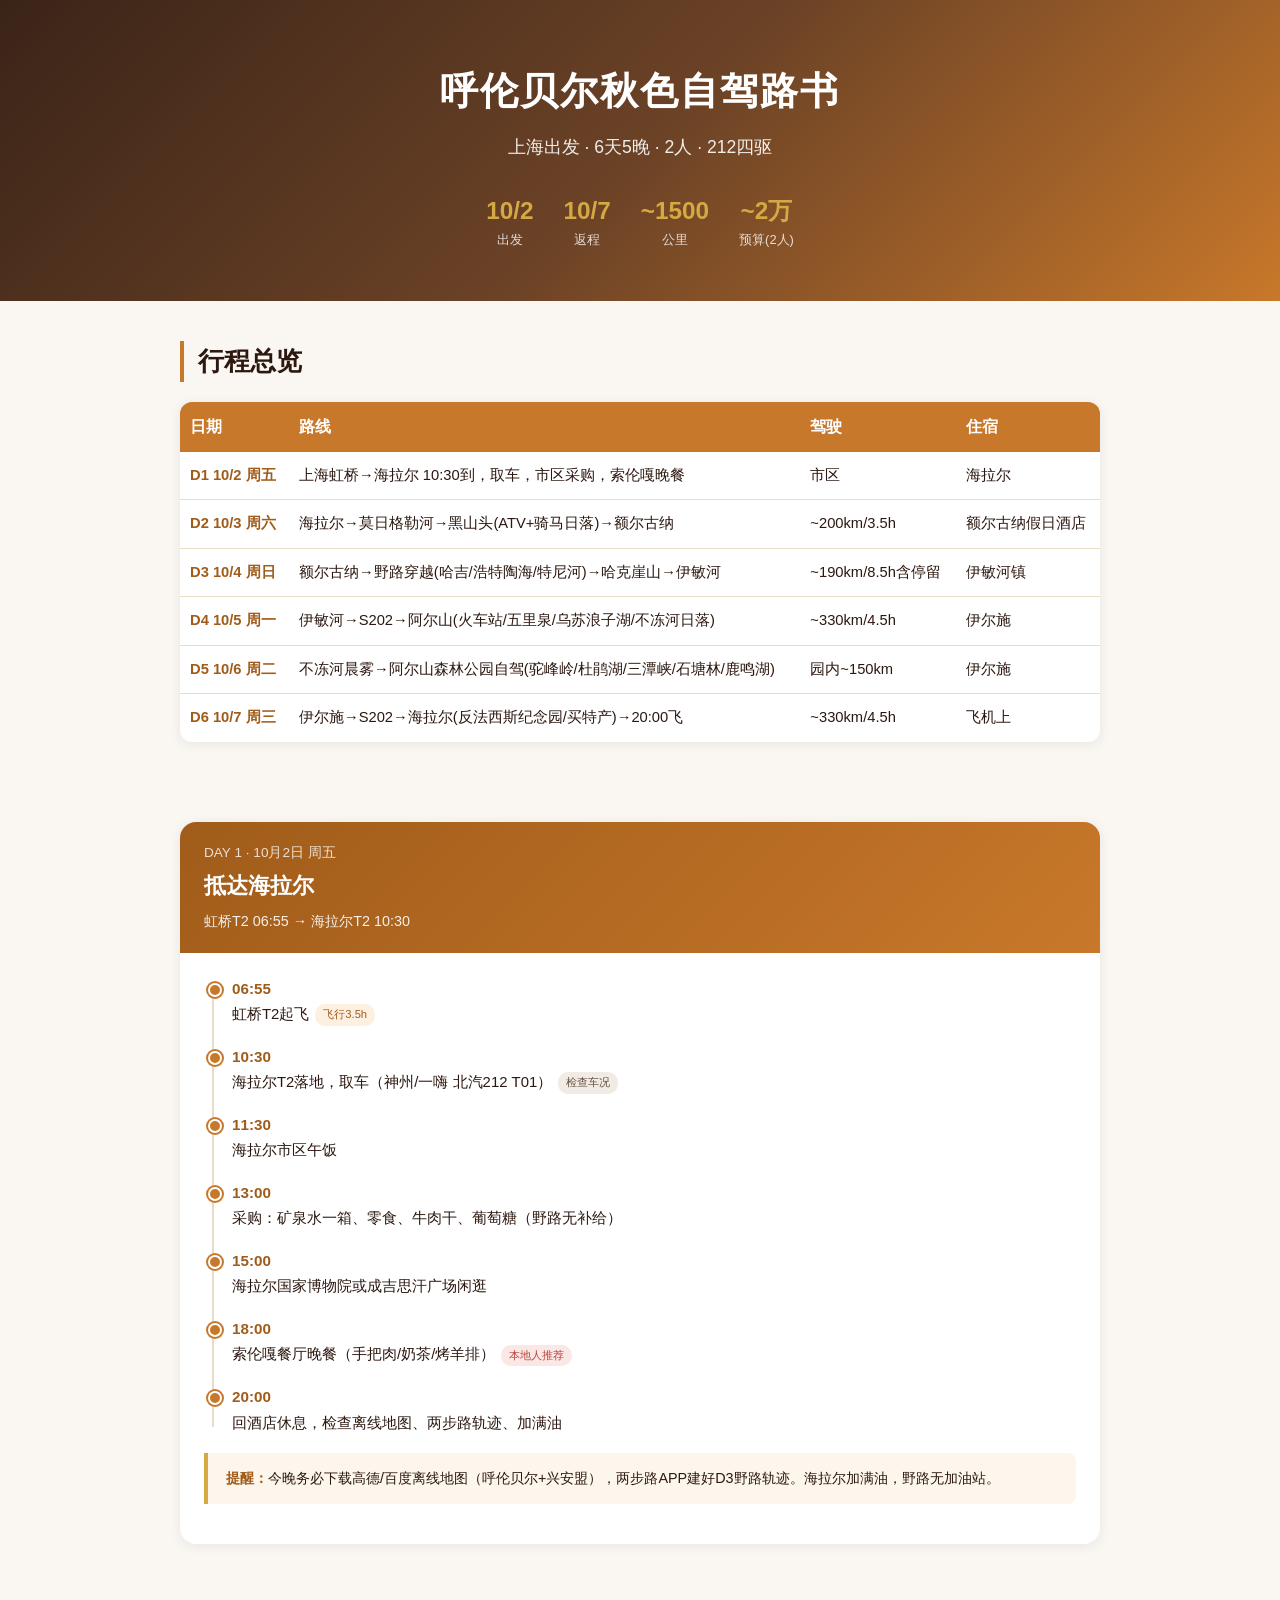
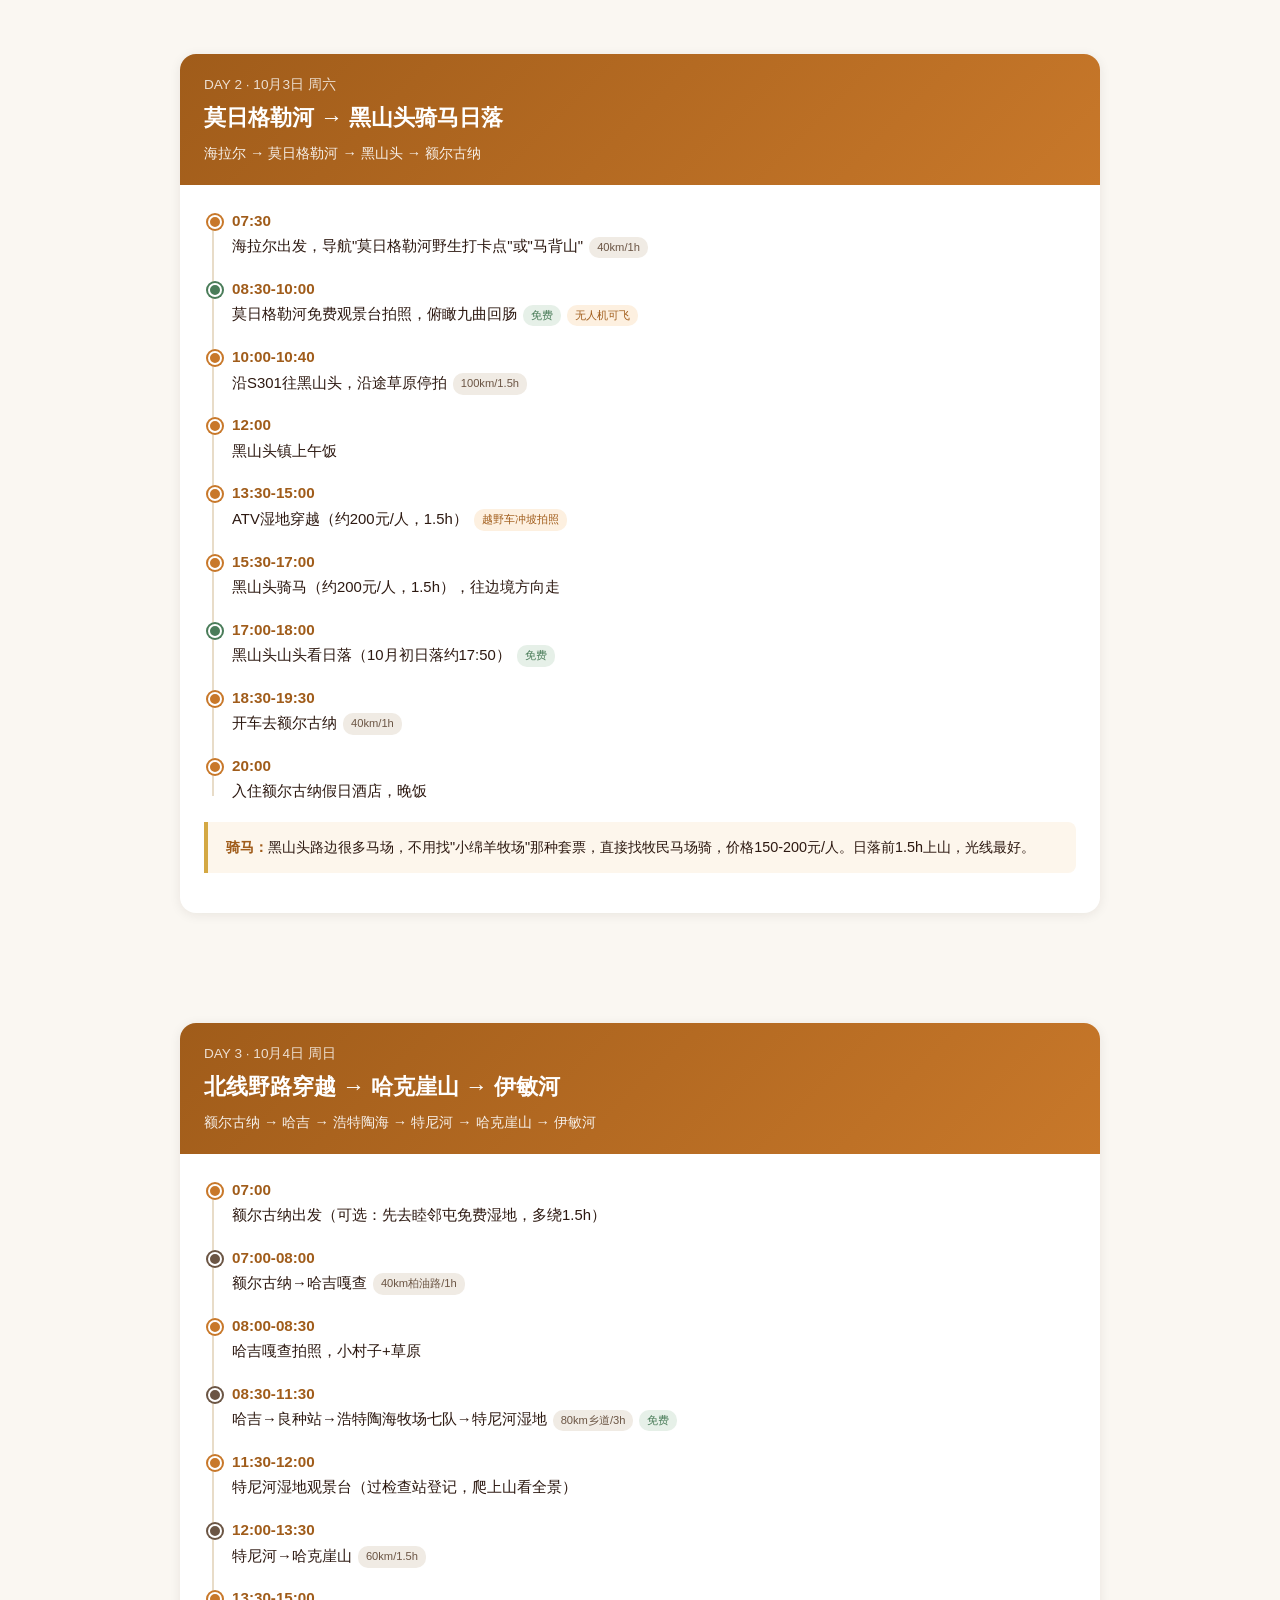
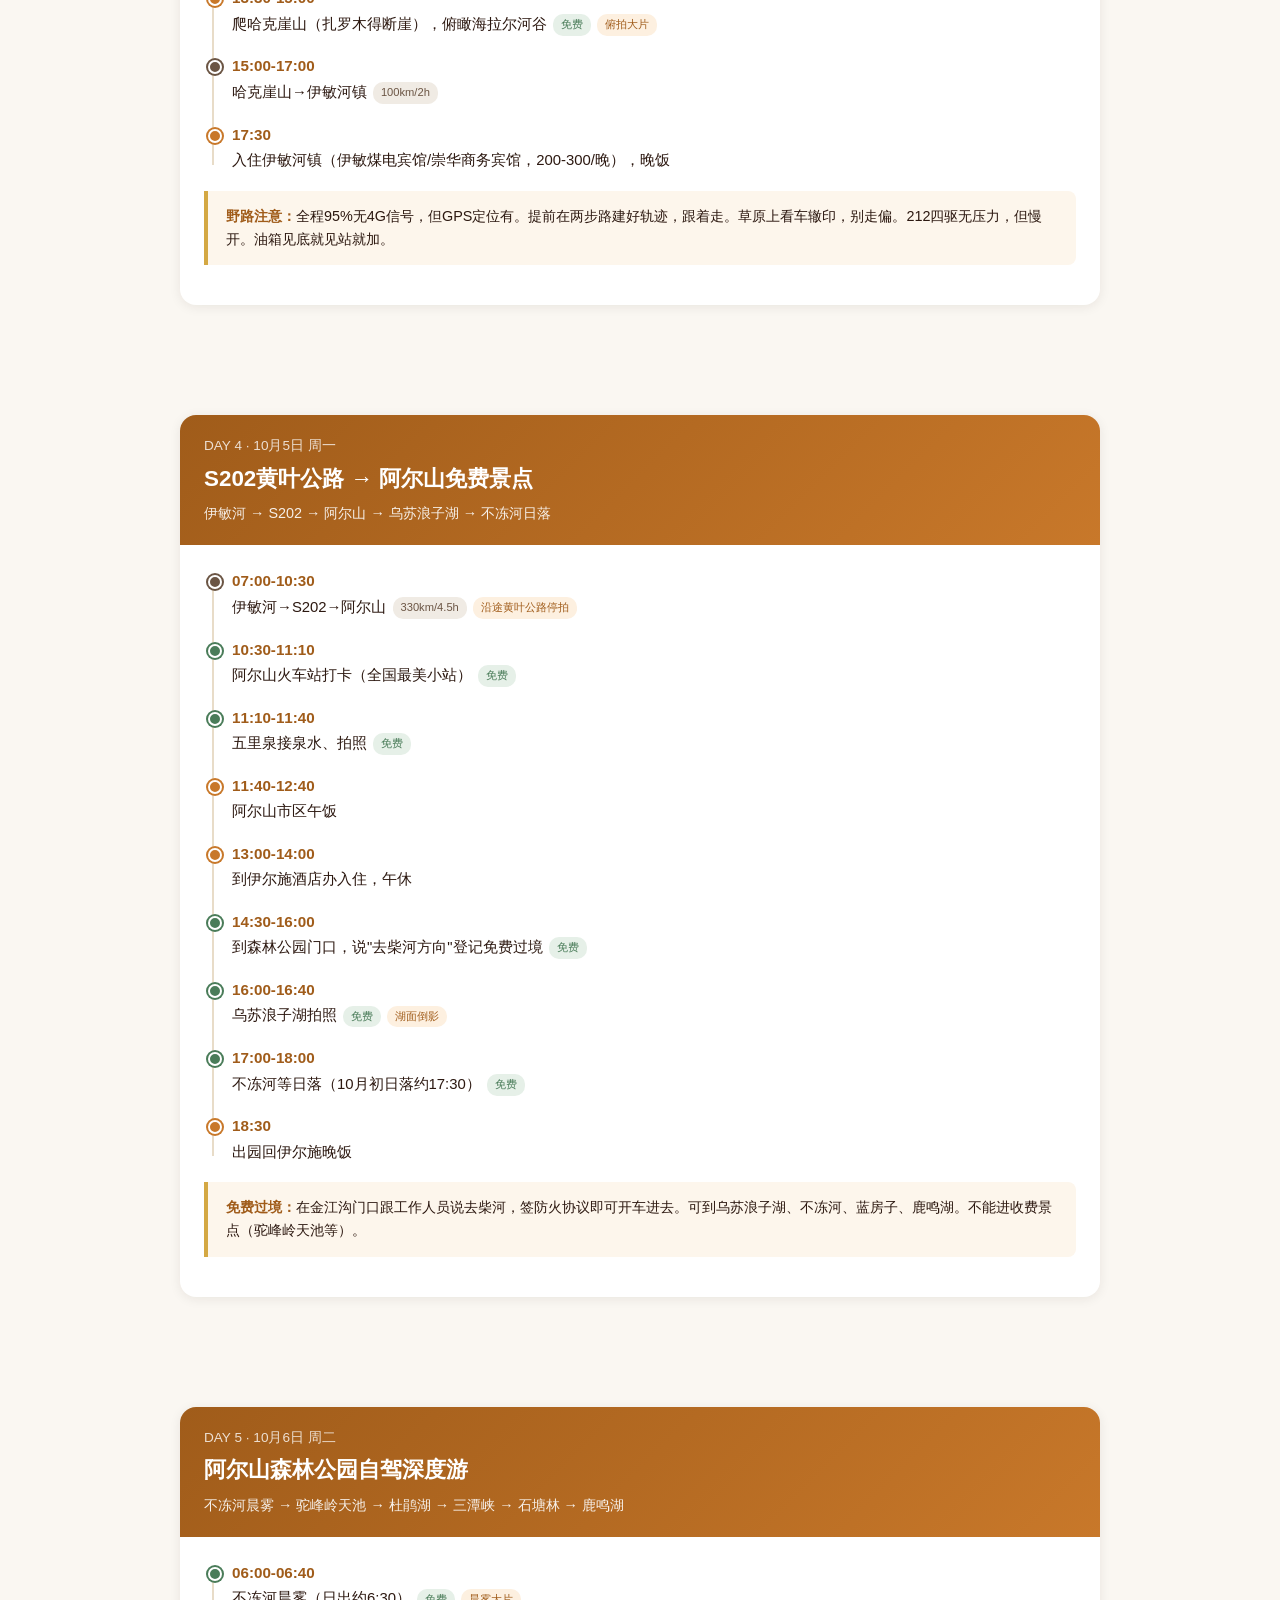
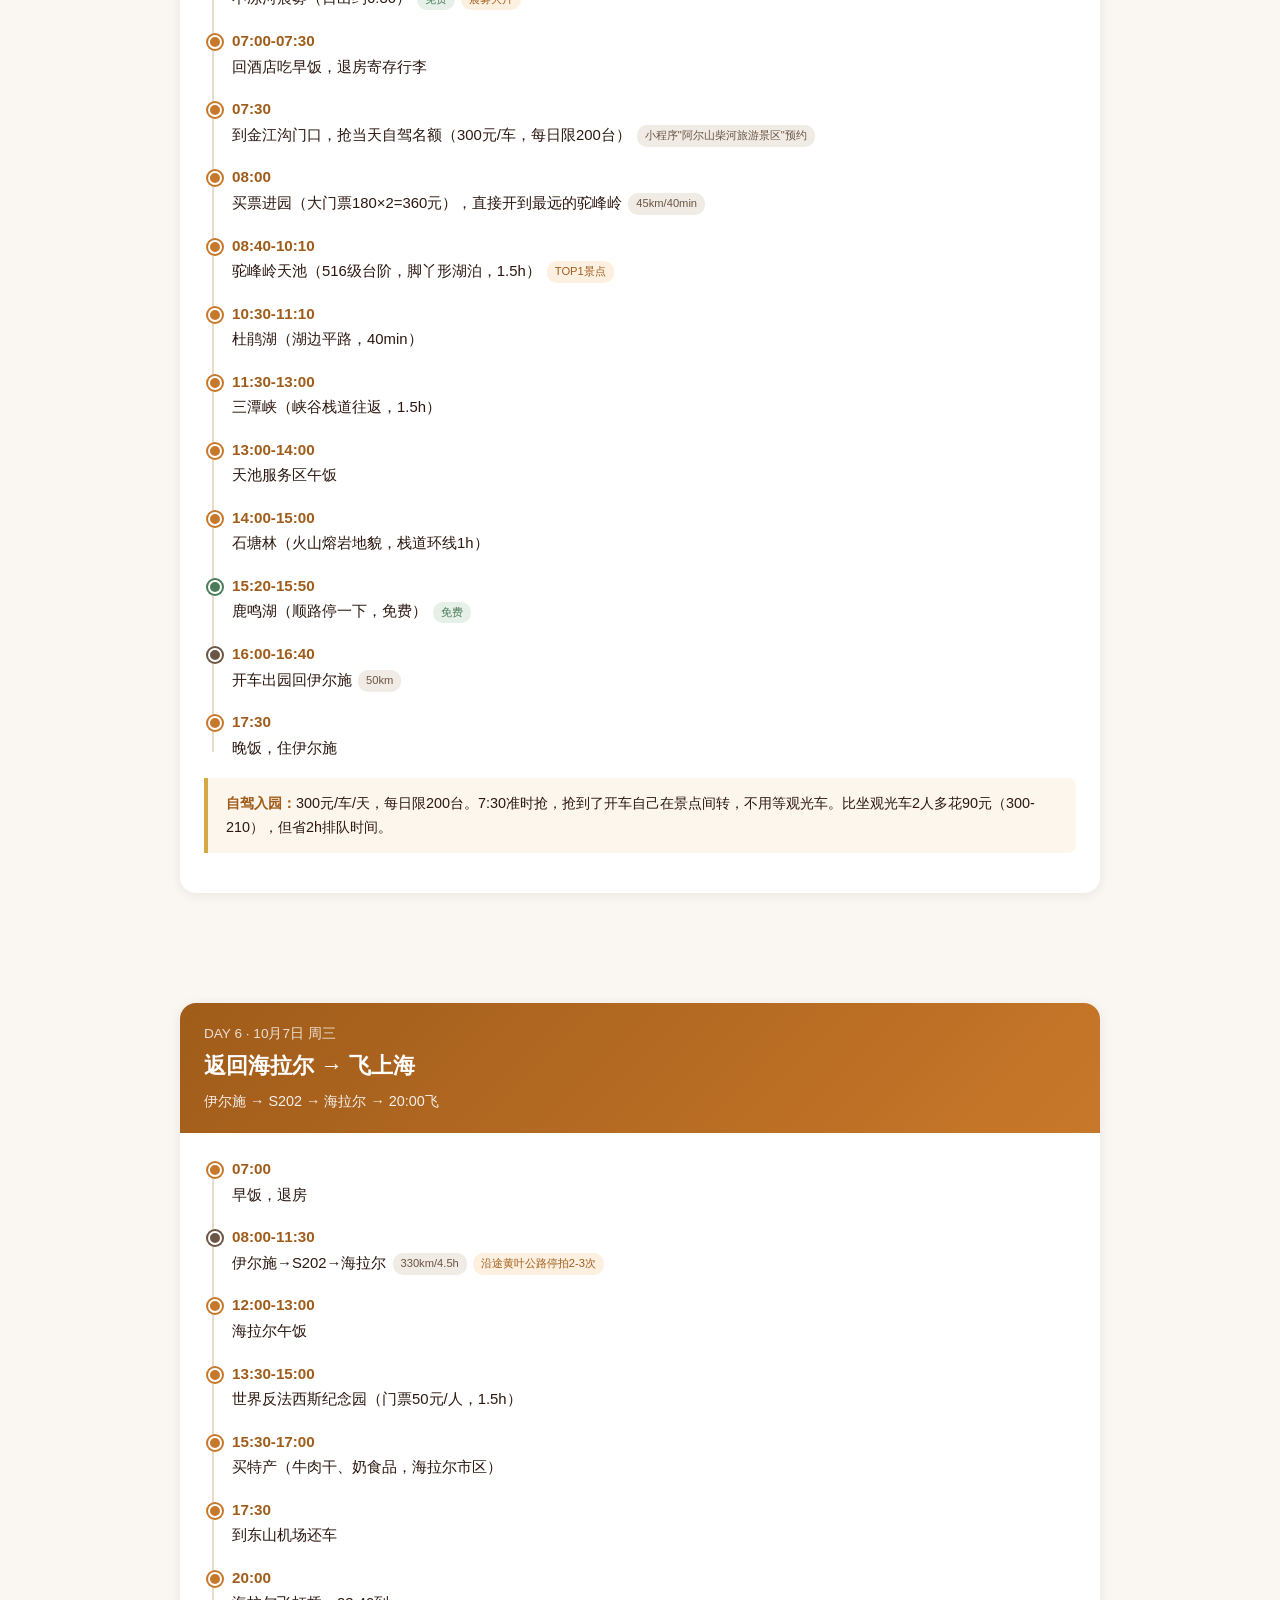
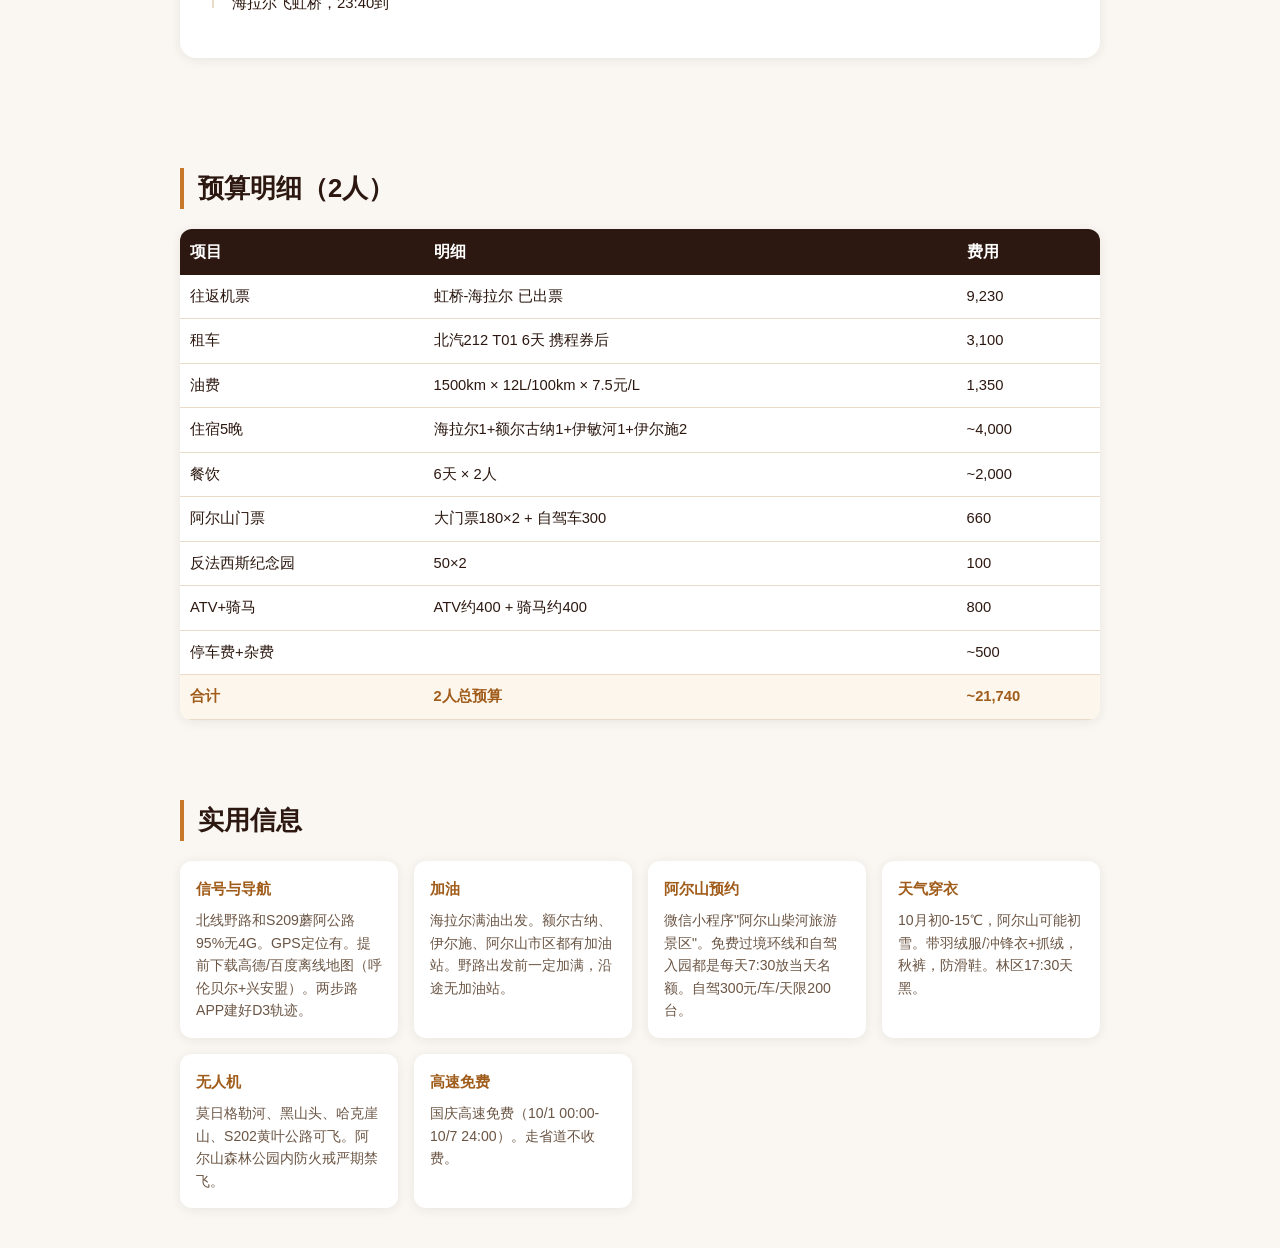
